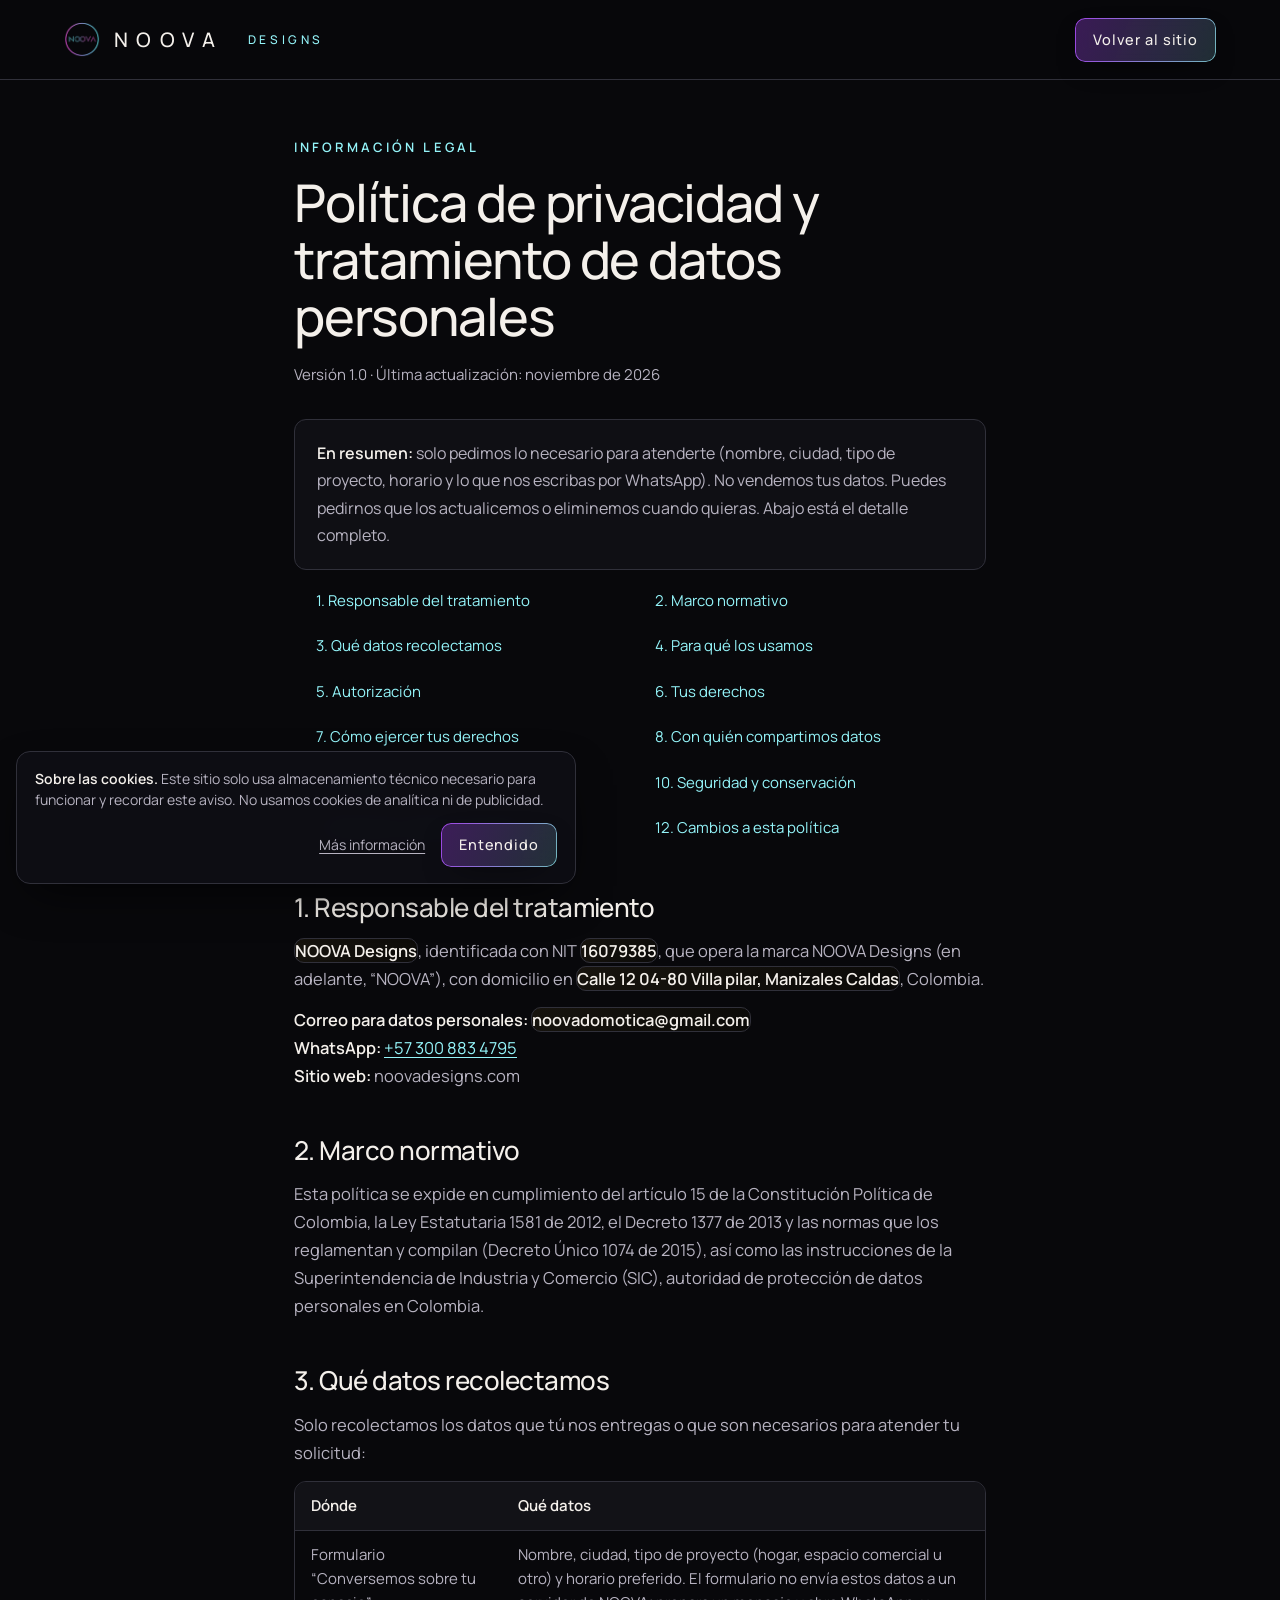
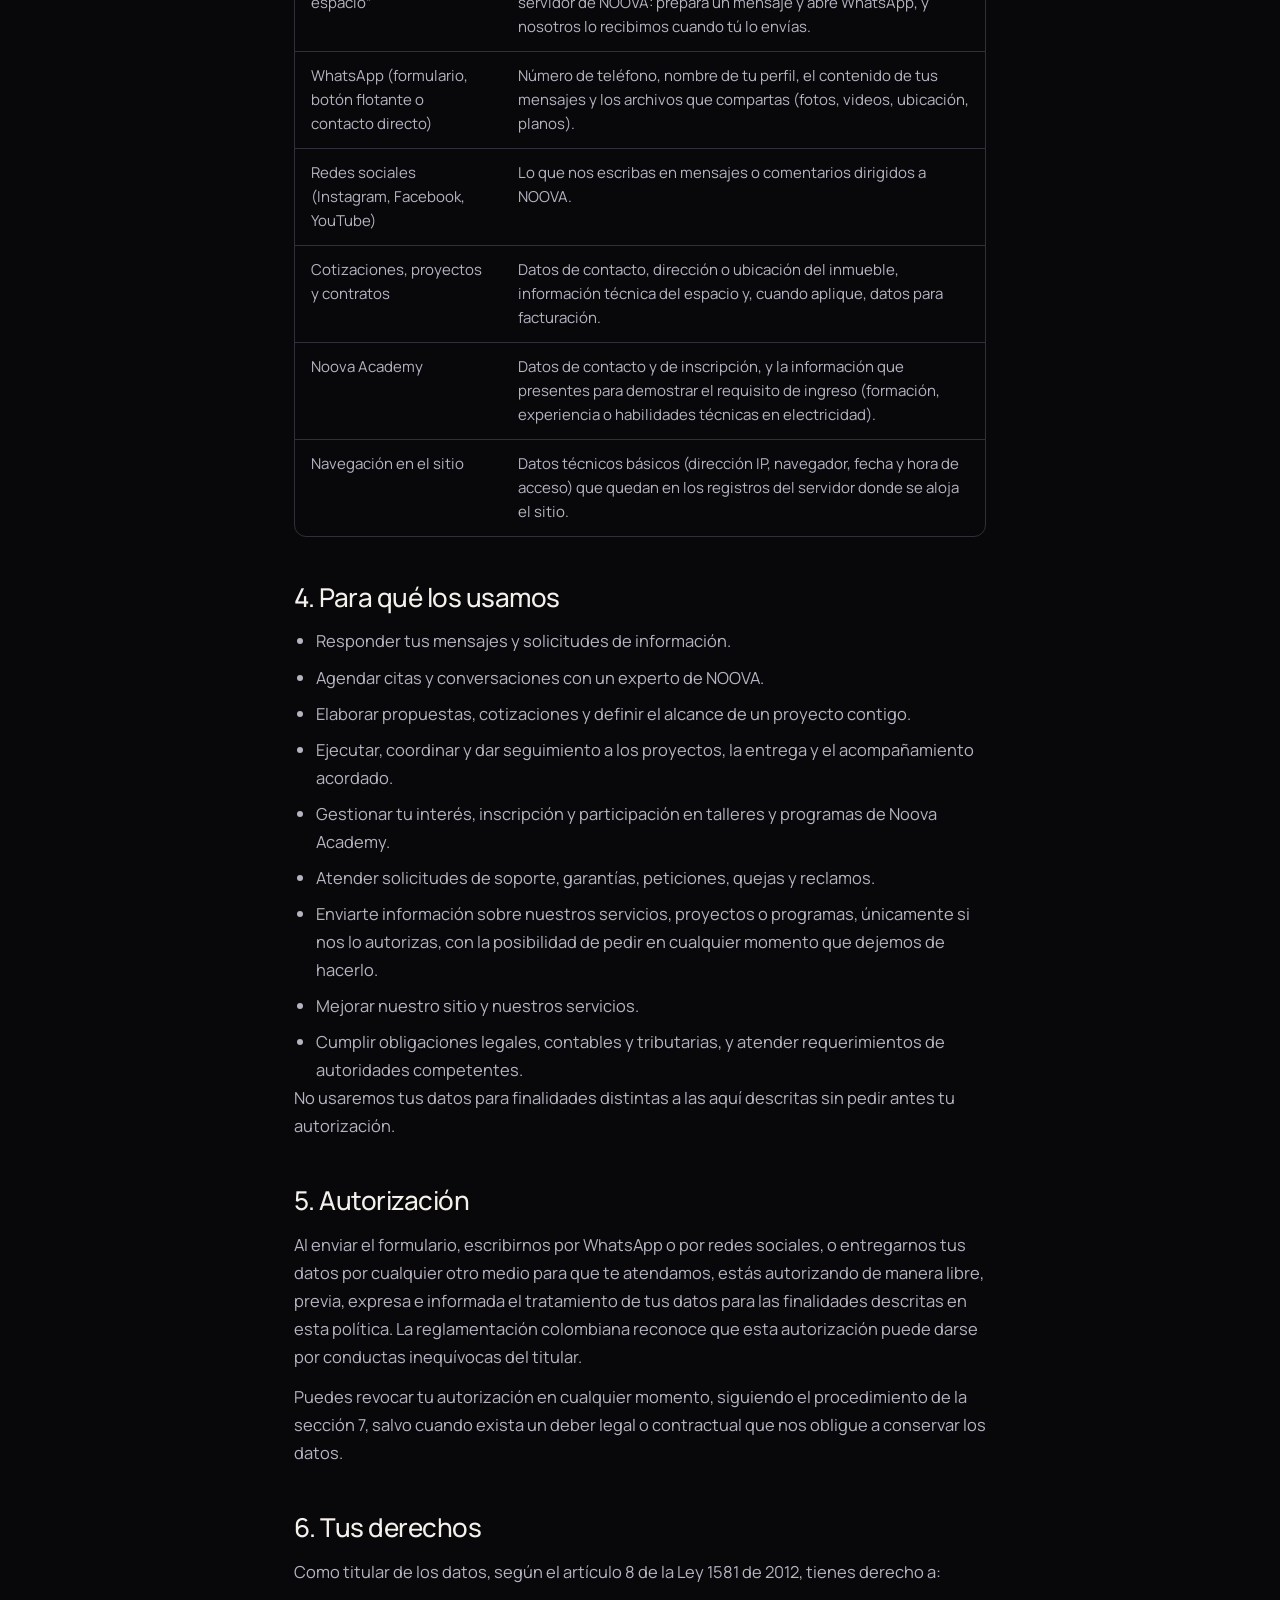
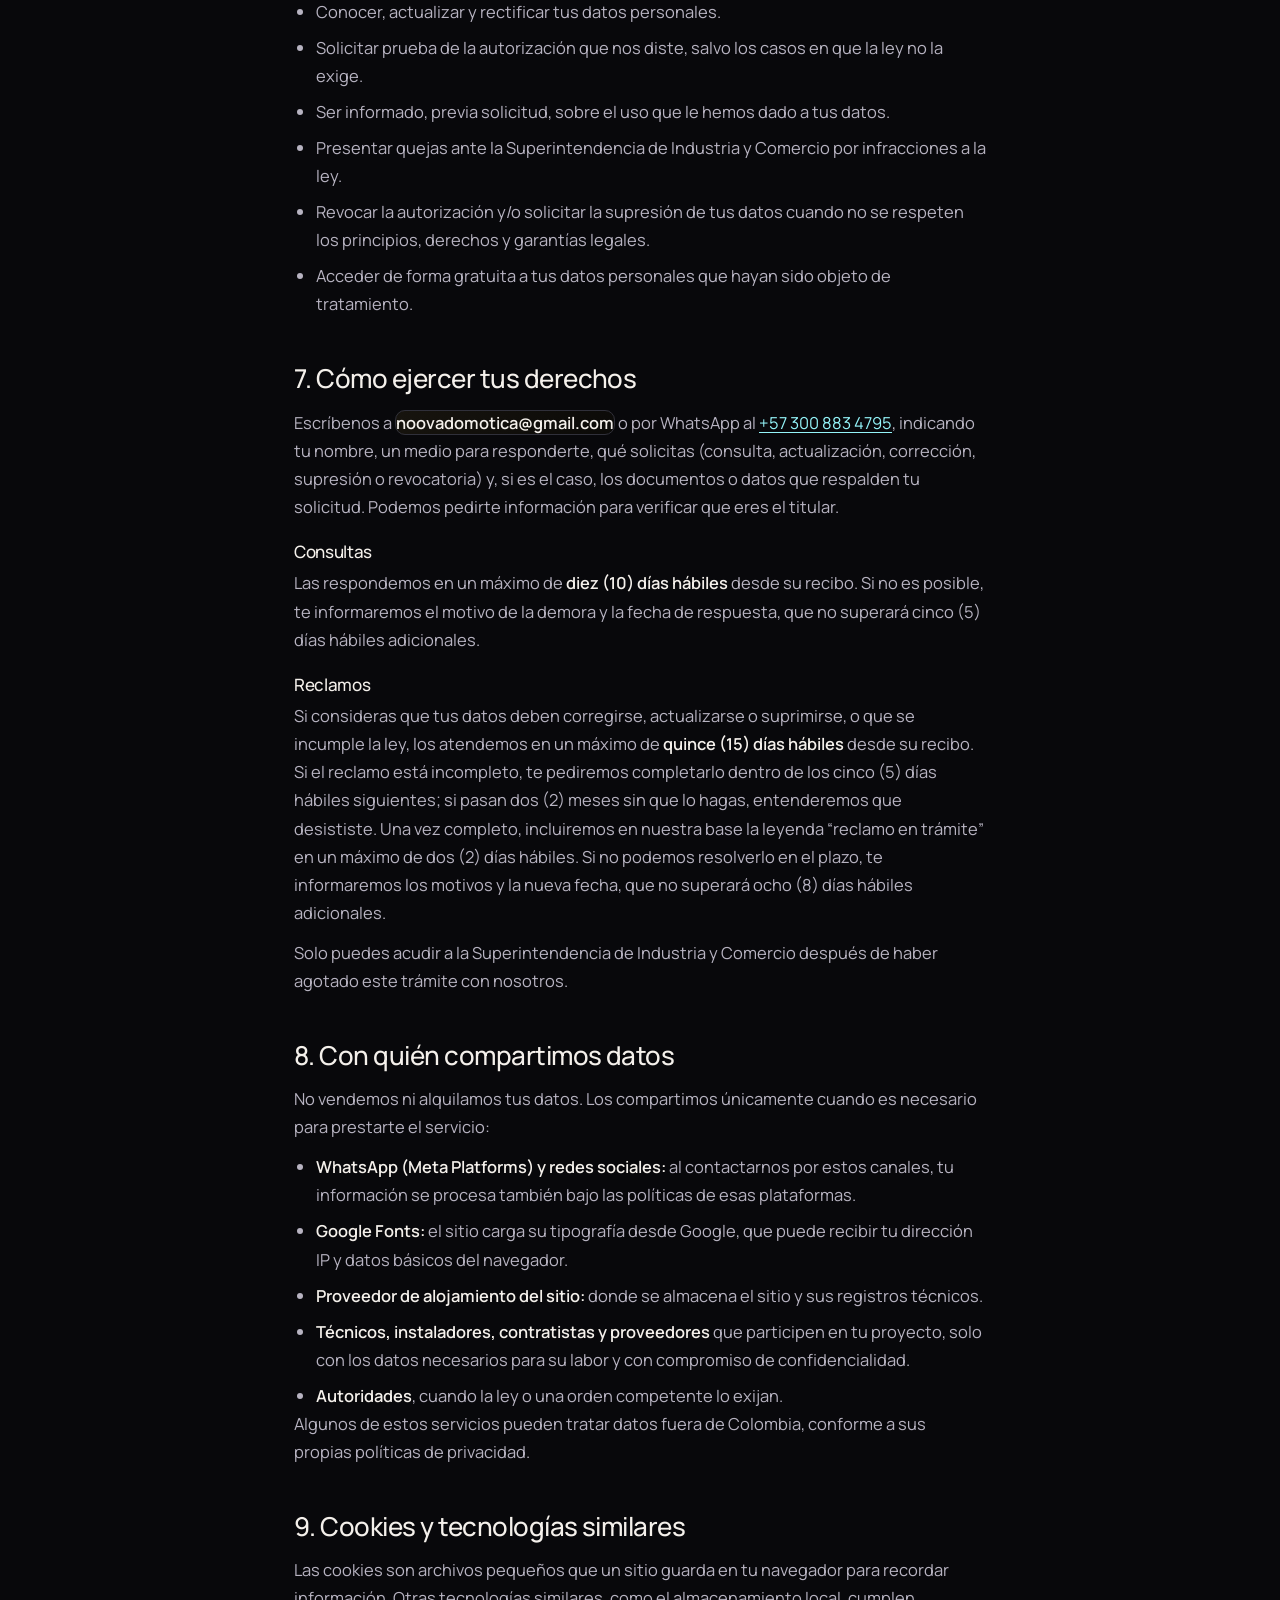
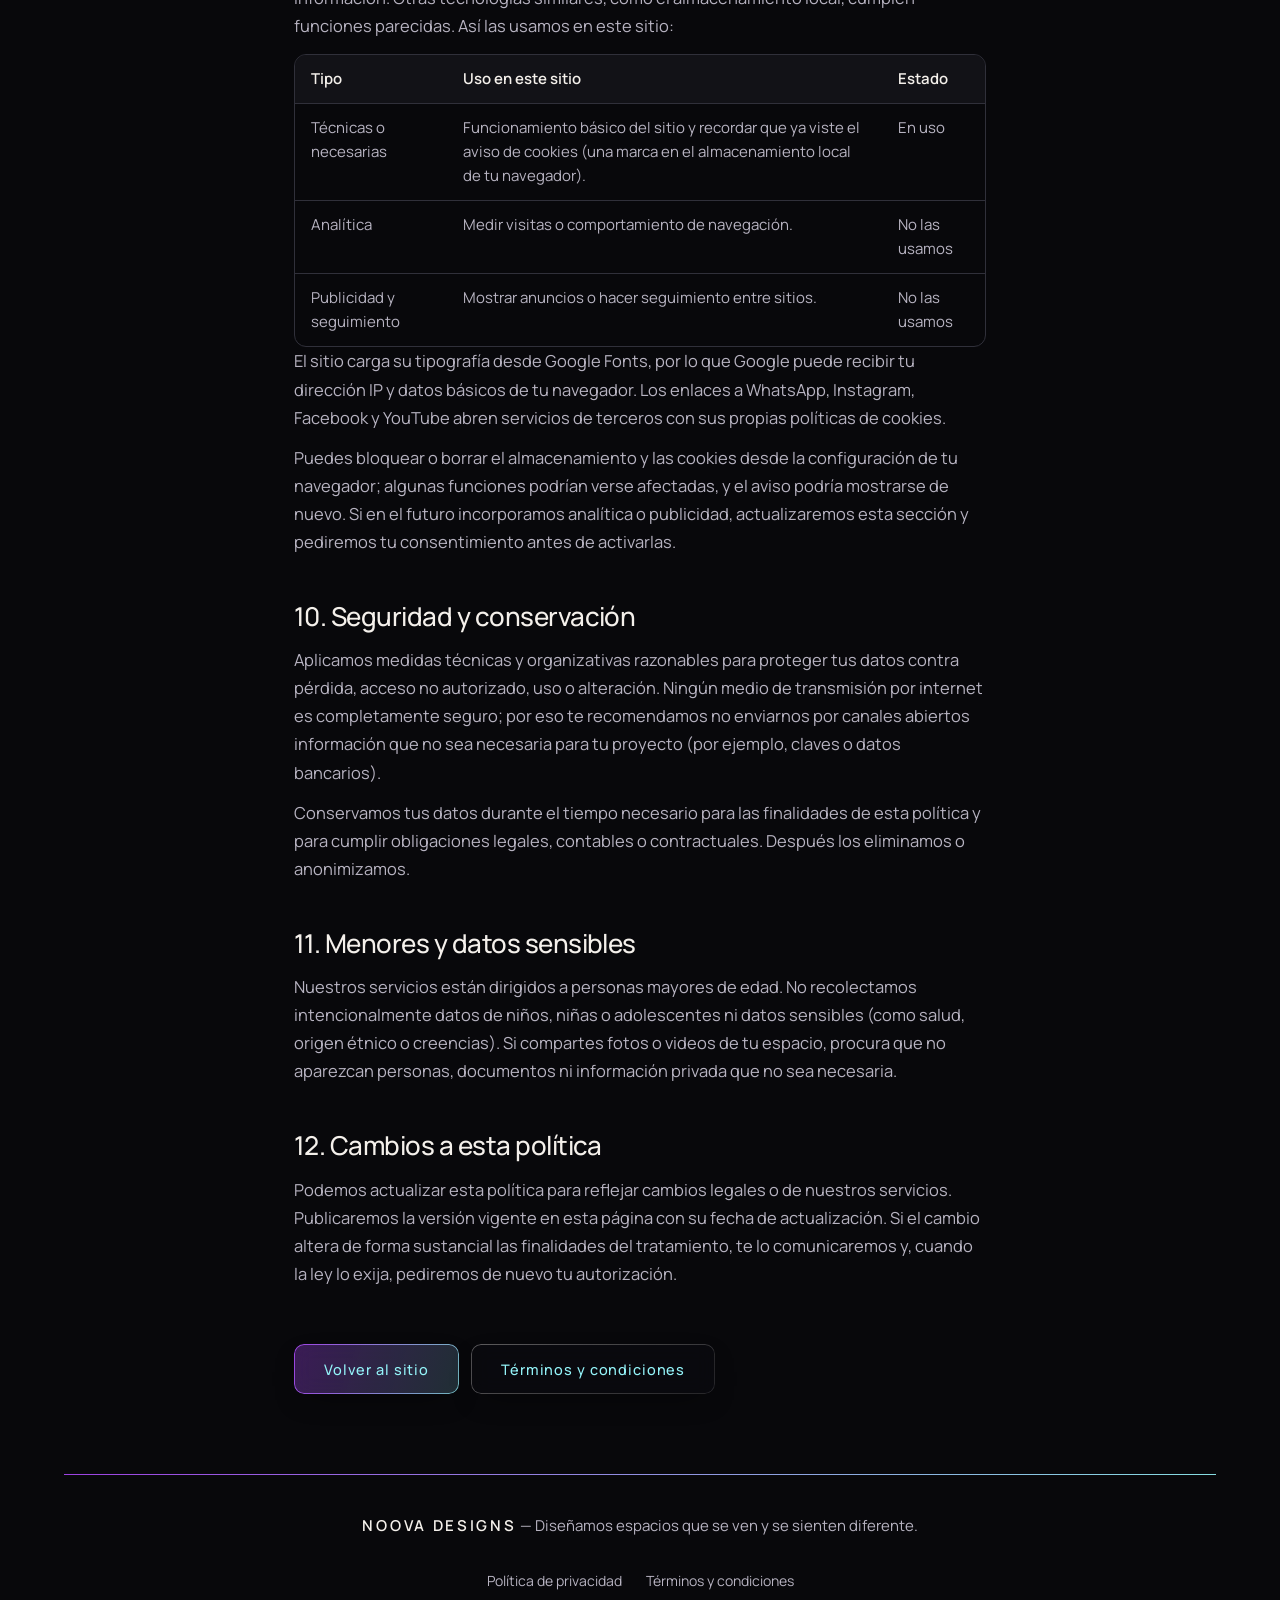
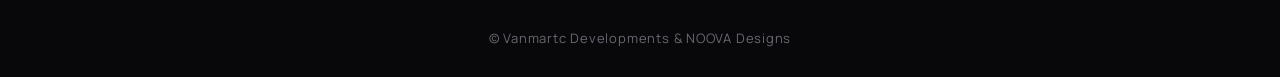
==== privacidad.html @ acfadc00 "Terminos y condiciones, Politicas de provacidad..." ====
<!DOCTYPE html>
<html lang="es">

<head>
    <meta charset="utf-8">
    <meta name="viewport" content="width=device-width, initial-scale=1, viewport-fit=cover">
    <title>Política de privacidad | NOOVA Designs</title>
    <meta name="description" content="Cómo NOOVA Designs recolecta, usa y protege tus datos personales, y cómo puedes ejercer tus derechos como titular.">
    <meta name="theme-color" content="#08080B">
    <link rel="canonical" href="https://noovadesigns.com/privacidad.html">
    <link rel="icon" href="favicon.ico" sizes="any">
    <link rel="icon" type="image/png" sizes="96x96" href="favicon-96x96.png">
    <link rel="icon" type="image/png" sizes="32x32" href="favicon-32x32.png">
    <link rel="icon" type="image/png" sizes="16x16" href="favicon-16x16.png">
    <link rel="apple-touch-icon" sizes="180x180" href="apple-touch-icon.png">
    <link rel="manifest" href="site.webmanifest">
    <meta property="og:title" content="Política de privacidad | NOOVA Designs">
    <meta property="og:description" content="Cómo NOOVA Designs recolecta, usa y protege tus datos personales, y cómo puedes ejercer tus derechos como titular.">
    <meta property="og:url" content="https://noovadesigns.com/privacidad.html">
    <meta property="og:type" content="website">
    <link rel="preconnect" href="https://fonts.googleapis.com">
    <link rel="preconnect" href="https://fonts.gstatic.com" crossorigin>
    <link href="https://fonts.googleapis.com/css2?family=Manrope:wght@400;500;600&display=swap" rel="stylesheet">
    <link rel="stylesheet" href="css/styles.css">
    <link rel="stylesheet" href="css/legal.css">
</head>

<body class="legal-page">
    <a class="skip" href="#contenido">Saltar al contenido</a>

    <header class="site-header solid">
        <div class="wrap bar">
            <a class="brand" href="index.html" aria-label="NOOVA, ir al inicio">
                <img class="brand-logo" src="assets/img/noova-logo.png" alt="" width="36" height="36"> NOOVA
                <span>DESIGNS</span>
            </a>
            <a class="btn btn-sm" href="index.html">Volver al sitio</a>
        </div>
    </header>

    <main id="contenido">
        <article class="legal">
            <p class="eyebrow">Información legal</p>
            <h1>Política de privacidad y tratamiento de datos personales</h1>
            <p class="meta">Versión 1.0 · Última actualización: noviembre de 2026</p>

            <p class="resumen"><strong>En resumen:</strong> solo pedimos lo necesario para atenderte (nombre, ciudad, tipo de proyecto, horario y lo que nos escribas por WhatsApp). No vendemos tus datos. Puedes pedirnos que los actualicemos o eliminemos cuando quieras.
                Abajo está el detalle completo.</p>

            <nav aria-label="Contenido de esta página">
                <ol class="toc">
                    <li><a href="#responsable">1. Responsable del tratamiento</a></li>
                    <li><a href="#marco">2. Marco normativo</a></li>
                    <li><a href="#datos">3. Qué datos recolectamos</a></li>
                    <li><a href="#finalidades">4. Para qué los usamos</a></li>
                    <li><a href="#autorizacion">5. Autorización</a></li>
                    <li><a href="#derechos">6. Tus derechos</a></li>
                    <li><a href="#ejercer">7. Cómo ejercer tus derechos</a></li>
                    <li><a href="#terceros">8. Con quién compartimos datos</a></li>
                    <li><a href="#cookies">9. Cookies</a></li>
                    <li><a href="#seguridad">10. Seguridad y conservación</a></li>
                    <li><a href="#menores">11. Menores y datos sensibles</a></li>
                    <li><a href="#cambios">12. Cambios a esta política</a></li>
                </ol>
            </nav>

            <section id="responsable">
                <h2>1. Responsable del tratamiento</h2>
                <p><strong class="ph">NOOVA Designs</strong>, identificada con NIT <strong class="ph">16079385</strong>, que opera la marca NOOVA Designs (en adelante, “NOOVA”), con domicilio en <strong class="ph">Calle 12  04-80 Villa pilar, Manizales Caldas</strong>,
                    Colombia.
                </p>
                <p><strong>Correo para datos personales:</strong> <strong class="ph">noovadomotica@gmail.com</strong><br>
                    <strong>WhatsApp:</strong> <a href="https://wa.me/573008834795" rel="noopener">+57 300 883 4795</a><br>
                    <strong>Sitio web:</strong> noovadesigns.com</p>
            </section>

            <section id="marco">
                <h2>2. Marco normativo</h2>
                <p>Esta política se expide en cumplimiento del artículo 15 de la Constitución Política de Colombia, la Ley Estatutaria 1581 de 2012, el Decreto 1377 de 2013 y las normas que los reglamentan y compilan (Decreto Único 1074 de 2015), así como
                    las instrucciones de la Superintendencia de Industria y Comercio (SIC), autoridad de protección de datos personales en Colombia.</p>
            </section>

            <section id="datos">
                <h2>3. Qué datos recolectamos</h2>
                <p>Solo recolectamos los datos que tú nos entregas o que son necesarios para atender tu solicitud:</p>
                <div class="tbl">
                    <table>
                        <thead>
                            <tr>
                                <th>Dónde</th>
                                <th>Qué datos</th>
                            </tr>
                        </thead>
                        <tbody>
                            <tr>
                                <td>Formulario “Conversemos sobre tu espacio”</td>
                                <td>Nombre, ciudad, tipo de proyecto (hogar, espacio comercial u otro) y horario preferido. El formulario no envía estos datos a un servidor de NOOVA: prepara un mensaje y abre WhatsApp, y nosotros lo recibimos cuando tú lo
                                    envías.
                                </td>
                            </tr>
                            <tr>
                                <td>WhatsApp (formulario, botón flotante o contacto directo)</td>
                                <td>Número de teléfono, nombre de tu perfil, el contenido de tus mensajes y los archivos que compartas (fotos, videos, ubicación, planos).</td>
                            </tr>
                            <tr>
                                <td>Redes sociales (Instagram, Facebook, YouTube)</td>
                                <td>Lo que nos escribas en mensajes o comentarios dirigidos a NOOVA.</td>
                            </tr>
                            <tr>
                                <td>Cotizaciones, proyectos y contratos</td>
                                <td>Datos de contacto, dirección o ubicación del inmueble, información técnica del espacio y, cuando aplique, datos para facturación.</td>
                            </tr>
                            <tr>
                                <td>Noova Academy</td>
                                <td>Datos de contacto y de inscripción, y la información que presentes para demostrar el requisito de ingreso (formación, experiencia o habilidades técnicas en electricidad).</td>
                            </tr>
                            <tr>
                                <td>Navegación en el sitio</td>
                                <td>Datos técnicos básicos (dirección IP, navegador, fecha y hora de acceso) que quedan en los registros del servidor donde se aloja el sitio.</td>
                            </tr>
                        </tbody>
                    </table>
                </div>
            </section>

            <section id="finalidades">
                <h2>4. Para qué los usamos</h2>
                <ul>
                    <li>Responder tus mensajes y solicitudes de información.</li>
                    <li>Agendar citas y conversaciones con un experto de NOOVA.</li>
                    <li>Elaborar propuestas, cotizaciones y definir el alcance de un proyecto contigo.</li>
                    <li>Ejecutar, coordinar y dar seguimiento a los proyectos, la entrega y el acompañamiento acordado.</li>
                    <li>Gestionar tu interés, inscripción y participación en talleres y programas de Noova Academy.</li>
                    <li>Atender solicitudes de soporte, garantías, peticiones, quejas y reclamos.</li>
                    <li>Enviarte información sobre nuestros servicios, proyectos o programas, únicamente si nos lo autorizas, con la posibilidad de pedir en cualquier momento que dejemos de hacerlo.</li>
                    <li>Mejorar nuestro sitio y nuestros servicios.</li>
                    <li>Cumplir obligaciones legales, contables y tributarias, y atender requerimientos de autoridades competentes.</li>
                </ul>
                <p>No usaremos tus datos para finalidades distintas a las aquí descritas sin pedir antes tu autorización.</p>
            </section>

            <section id="autorizacion">
                <h2>5. Autorización</h2>
                <p>Al enviar el formulario, escribirnos por WhatsApp o por redes sociales, o entregarnos tus datos por cualquier otro medio para que te atendamos, estás autorizando de manera libre, previa, expresa e informada el tratamiento de tus datos
                    para las finalidades descritas en esta política. La reglamentación colombiana reconoce que esta autorización puede darse por conductas inequívocas del titular.</p>
                <p>Puedes revocar tu autorización en cualquier momento, siguiendo el procedimiento de la sección 7, salvo cuando exista un deber legal o contractual que nos obligue a conservar los datos.</p>
            </section>

            <section id="derechos">
                <h2>6. Tus derechos</h2>
                <p>Como titular de los datos, según el artículo 8 de la Ley 1581 de 2012, tienes derecho a:</p>
                <ul>
                    <li>Conocer, actualizar y rectificar tus datos personales.</li>
                    <li>Solicitar prueba de la autorización que nos diste, salvo los casos en que la ley no la exige.</li>
                    <li>Ser informado, previa solicitud, sobre el uso que le hemos dado a tus datos.</li>
                    <li>Presentar quejas ante la Superintendencia de Industria y Comercio por infracciones a la ley.</li>
                    <li>Revocar la autorización y/o solicitar la supresión de tus datos cuando no se respeten los principios, derechos y garantías legales.</li>
                    <li>Acceder de forma gratuita a tus datos personales que hayan sido objeto de tratamiento.</li>
                </ul>
            </section>

            <section id="ejercer">
                <h2>7. Cómo ejercer tus derechos</h2>
                <p>Escríbenos a <strong class="ph">noovadomotica@gmail.com</strong> o por WhatsApp al <a href="https://wa.me/573008834795" rel="noopener">+57 300 883 4795</a>, indicando tu nombre, un medio para responderte, qué solicitas (consulta, actualización,
                    corrección, supresión o revocatoria) y, si es el caso, los documentos o datos que respalden tu solicitud. Podemos pedirte información para verificar que eres el titular.</p>
                <h3>Consultas</h3>
                <p>Las respondemos en un máximo de <strong>diez (10) días hábiles</strong> desde su recibo. Si no es posible, te informaremos el motivo de la demora y la fecha de respuesta, que no superará cinco (5) días hábiles adicionales.</p>
                <h3>Reclamos</h3>
                <p>Si consideras que tus datos deben corregirse, actualizarse o suprimirse, o que se incumple la ley, los atendemos en un máximo de <strong>quince (15) días hábiles</strong> desde su recibo. Si el reclamo está incompleto, te pediremos completarlo
                    dentro de los cinco (5) días hábiles siguientes; si pasan dos (2) meses sin que lo hagas, entenderemos que desististe. Una vez completo, incluiremos en nuestra base la leyenda “reclamo en trámite” en un máximo de dos (2) días hábiles.
                    Si no podemos resolverlo en el plazo, te informaremos los motivos y la nueva fecha, que no superará ocho (8) días hábiles adicionales.</p>
                <p>Solo puedes acudir a la Superintendencia de Industria y Comercio después de haber agotado este trámite con nosotros.</p>
            </section>

            <section id="terceros">
                <h2>8. Con quién compartimos datos</h2>
                <p>No vendemos ni alquilamos tus datos. Los compartimos únicamente cuando es necesario para prestarte el servicio:</p>
                <ul>
                    <li><strong>WhatsApp (Meta Platforms) y redes sociales:</strong> al contactarnos por estos canales, tu información se procesa también bajo las políticas de esas plataformas.</li>
                    <li><strong>Google Fonts:</strong> el sitio carga su tipografía desde Google, que puede recibir tu dirección IP y datos básicos del navegador.</li>
                    <li><strong>Proveedor de alojamiento del sitio:</strong> donde se almacena el sitio y sus registros técnicos.</li>
                    <li><strong>Técnicos, instaladores, contratistas y proveedores</strong> que participen en tu proyecto, solo con los datos necesarios para su labor y con compromiso de confidencialidad.</li>
                    <li><strong>Autoridades</strong>, cuando la ley o una orden competente lo exijan.</li>
                </ul>
                <p>Algunos de estos servicios pueden tratar datos fuera de Colombia, conforme a sus propias políticas de privacidad.</p>
            </section>

            <section id="cookies">
                <h2>9. Cookies y tecnologías similares</h2>
                <p>Las cookies son archivos pequeños que un sitio guarda en tu navegador para recordar información. Otras tecnologías similares, como el almacenamiento local, cumplen funciones parecidas. Así las usamos en este sitio:</p>
                <div class="tbl">
                    <table>
                        <thead>
                            <tr>
                                <th>Tipo</th>
                                <th>Uso en este sitio</th>
                                <th>Estado</th>
                            </tr>
                        </thead>
                        <tbody>
                            <tr>
                                <td>Técnicas o necesarias</td>
                                <td>Funcionamiento básico del sitio y recordar que ya viste el aviso de cookies (una marca en el almacenamiento local de tu navegador).</td>
                                <td>En uso</td>
                            </tr>
                            <tr>
                                <td>Analítica</td>
                                <td>Medir visitas o comportamiento de navegación.</td>
                                <td>No las usamos</td>
                            </tr>
                            <tr>
                                <td>Publicidad y seguimiento</td>
                                <td>Mostrar anuncios o hacer seguimiento entre sitios.</td>
                                <td>No las usamos</td>
                            </tr>
                        </tbody>
                    </table>
                </div>
                <p>El sitio carga su tipografía desde Google Fonts, por lo que Google puede recibir tu dirección IP y datos básicos de tu navegador. Los enlaces a WhatsApp, Instagram, Facebook y YouTube abren servicios de terceros con sus propias políticas
                    de cookies.</p>
                <p>Puedes bloquear o borrar el almacenamiento y las cookies desde la configuración de tu navegador; algunas funciones podrían verse afectadas, y el aviso podría mostrarse de nuevo. Si en el futuro incorporamos analítica o publicidad, actualizaremos
                    esta sección y pediremos tu consentimiento antes de activarlas.</p>
            </section>

            <section id="seguridad">
                <h2>10. Seguridad y conservación</h2>
                <p>Aplicamos medidas técnicas y organizativas razonables para proteger tus datos contra pérdida, acceso no autorizado, uso o alteración. Ningún medio de transmisión por internet es completamente seguro; por eso te recomendamos no enviarnos
                    por canales abiertos información que no sea necesaria para tu proyecto (por ejemplo, claves o datos bancarios).</p>
                <p>Conservamos tus datos durante el tiempo necesario para las finalidades de esta política y para cumplir obligaciones legales, contables o contractuales. Después los eliminamos o anonimizamos.</p>
            </section>

            <section id="menores">
                <h2>11. Menores y datos sensibles</h2>
                <p>Nuestros servicios están dirigidos a personas mayores de edad. No recolectamos intencionalmente datos de niños, niñas o adolescentes ni datos sensibles (como salud, origen étnico o creencias). Si compartes fotos o videos de tu espacio,
                    procura que no aparezcan personas, documentos ni información privada que no sea necesaria.</p>
            </section>

            <section id="cambios">
                <h2>12. Cambios a esta política</h2>
                <p>Podemos actualizar esta política para reflejar cambios legales o de nuestros servicios. Publicaremos la versión vigente en esta página con su fecha de actualización. Si el cambio altera de forma sustancial las finalidades del tratamiento,
                    te lo comunicaremos y, cuando la ley lo exija, pediremos de nuevo tu autorización.</p>
            </section>

            <div class="back">
                <a class="btn" href="index.html">Volver al sitio</a>
                <a class="btn btn-ghost" href="terminos.html">Términos y condiciones</a>
            </div>
        </article>
    </main>

    <footer class="foot">
        <div class="wrap">
            <div class="line" aria-hidden="true"></div>
            <p class="tag"><strong>NOOVA DESIGNS</strong> — Diseñamos espacios que se ven y se sienten diferente.</p>
            <nav class="legal-links" aria-label="Información legal">
                <a href="privacidad.html" aria-current="page">Política de privacidad</a>
                <a href="terminos.html">Términos y condiciones</a>
            </nav>
            <p class="credit">© Vanmartc Developments &amp; NOOVA Designs</p>
        </div>
    </footer>
    <script src="js/cookies.js" defer></script>
</body>

</html>
---- css/styles.css ----
/* ===== TOKENS (marca NOOVA según Directrices Web: negro, violeta, fucsia, dorado) ===== */

@property --lit {
    syntax: '<number>';
    inherits: true;
    initial-value: 1
}

:root {
    --bg: #08080B;
    --surface: #14141B;
    --text: #F4F0EB;
    --text-2: #B7B3C1;
    --dim: #6B6670;
    --border: #30303A;
    --violet: #AD48FA;
    --fucsia: #94F4F9;
    --gold: #AD48FA;
    --gold-lt: #94F4F9;
    --gold-dk: #7BC5F4;
    --grad: linear-gradient(110deg, #AD48FA, #94F4F9);
    --violet-rgb: 173, 72, 250;
    --cyan-rgb: 148, 244, 249;
    --noise: url("data:image/svg+xml,%3Csvg xmlns='http://www.w3.org/2000/svg' width='160' height='160'%3E%3Cfilter id='n'%3E%3CfeTurbulence type='fractalNoise' baseFrequency='.9' numOctaves='2' stitchTiles='stitch'/%3E%3C/filter%3E%3Crect width='100%25' height='100%25' filter='url(%23n)'/%3E%3C/svg%3E");
    --lit: 1;
    --penumbra: .78;
    --lit-duration: 1.2s;
    --x: 60%;
    --y: 60%;
    --hx: 30%;
    --hy: 50%;
    --s: 1;
    --pad: 64px;
    --hh: 80px;
    transition: --lit var(--lit-duration) ease;
}

:root.off {
    --lit: 0
}

* {
    box-sizing: border-box;
    margin: 0
}

html {
    scroll-behavior: smooth;
    scroll-padding-top: var(--hh)
}

body {
    background: var(--bg);
    color: var(--text);
    font: 400 17px/1.6 "Manrope", system-ui, -apple-system, "Segoe UI", sans-serif;
    overflow-x: hidden;
    -webkit-font-smoothing: antialiased
}

img,
video {
    max-width: 100%;
    display: block
}

.wrap {
    max-width: 1280px;
    margin: 0 auto;
    padding: 0 var(--pad)
}

.narrow {
    max-width: 860px
}

.center {
    text-align: center
}

.skip {
    position: absolute;
    left: -999px;
    top: 8px;
    background: var(--gold);
    color: #000;
    padding: 10px 14px;
    border-radius: 6px;
    z-index: 100
}

.skip:focus {
    left: 8px
}

:focus-visible {
    outline: 2px solid var(--gold-lt);
    outline-offset: 3px
}

.btn {
    position: relative;
    isolation: isolate;
    display: inline-flex;
    align-items: center;
    justify-content: center;
    min-height: 50px;
    padding: 0 30px;
    border: 0;
    border-radius: 10px;
    font: 500 14.5px "Manrope", system-ui, sans-serif;
    letter-spacing: .06em;
    text-decoration: none;
    color: var(--text);
    background: linear-gradient(110deg, rgba(173, 72, 250, .30), rgba(148, 244, 249, .16)), rgba(12, 10, 18, .62);
    -webkit-backdrop-filter: blur(10px);
    backdrop-filter: blur(10px);
    box-shadow: 0 10px 30px -14px rgba(0, 0, 0, .7), inset 0 1px 0 rgba(255, 255, 255, .07);
    cursor: pointer;
    transition: transform .3s ease, box-shadow .4s ease, background .4s ease
}


/* borde fino con degradado de la marca */

.btn::before {
    content: "";
    position: absolute;
    inset: 0;
    z-index: -1;
    padding: 1px;
    border-radius: inherit;
    background: linear-gradient(110deg, rgba(173, 72, 250, .85), rgba(148, 244, 249, .70));
    -webkit-mask: linear-gradient(#000 0 0) content-box, linear-gradient(#000 0 0);
    -webkit-mask-composite: xor;
    mask: linear-gradient(#000 0 0) content-box, linear-gradient(#000 0 0);
    mask-composite: exclude;
    pointer-events: none
}

.btn:hover {
    transform: translateY(-1px);
    background: linear-gradient(110deg, rgba(173, 72, 250, .46), rgba(148, 244, 249, .28)), rgba(12, 10, 18, .55);
    box-shadow: 0 14px 36px -12px rgba(173, 72, 250, .55), inset 0 1px 0 rgba(255, 255, 255, .10)
}

.btn:active {
    transform: translateY(0) scale(.99)
}

.btn-ghost {
    background: rgba(14, 12, 20, .42)
}

.btn-ghost::before {
    background: linear-gradient(110deg, rgba(244, 240, 235, .30), rgba(244, 240, 235, .12))
}

.btn-ghost:hover {
    background: rgba(20, 18, 30, .62);
    box-shadow: 0 12px 30px -14px rgba(148, 244, 249, .35), inset 0 1px 0 rgba(255, 255, 255, .08)
}

.btn-ghost:hover::before {
    background: linear-gradient(110deg, rgba(173, 72, 250, .80), rgba(148, 244, 249, .65))
}

.btn-sm {
    min-height: 44px;
    padding: 0 18px
}


/* ===== HEADER FIJO ===== */

.site-header {
    position: fixed;
    inset: 0 0 auto 0;
    z-index: 50;
    height: var(--hh);
    transition: background .35s, border-color .35s;
    border-bottom: 1px solid transparent
}

.site-header.solid {
    background: rgba(8, 8, 11, .93);
    border-bottom-color: var(--border);
    -webkit-backdrop-filter: blur(10px);
    backdrop-filter: blur(10px)
}

.bar {
    height: 100%;
    display: flex;
    align-items: center;
    justify-content: space-between;
    gap: 24px
}

.brand {
    display: inline-flex;
    align-items: center;
    gap: 14px;
    color: var(--text);
    text-decoration: none;
    font-weight: 500;
    font-size: 20px;
    letter-spacing: .42em
}

.brand-logo {
    width: 36px;
    height: 36px;
    object-fit: contain;
    flex: none
}

.brand span {
    color: var(--gold-lt);
    letter-spacing: .3em;
    font-size: 12px;
    margin-left: .9em
}

.nav {
    display: flex;
    align-items: center;
    gap: 28px
}

.nav a:not(.btn) {
    color: var(--text-2);
    text-decoration: none;
    font-size: 15px;
    padding: 12px 0;
    transition: color .2s
}

.nav a:not(.btn):hover {
    color: var(--gold-lt)
}

.menu-btn {
    display: none;
    min-height: 44px;
    padding: 0 18px;
    border: 1px solid var(--border);
    border-radius: 8px;
    background: rgba(20, 20, 27, .7);
    color: var(--text);
    font: 500 14px "Manrope", system-ui, sans-serif;
    cursor: pointer
}


/* ===== HERO ===== */

.hero {
    position: relative;
    min-height: max(720px, 100svh);
    display: flex;
    align-items: flex-end;
    overflow: hidden;
    isolation: isolate;
    background: #000
}

.bgvideo {
    position: absolute;
    inset: 0;
    width: 100%;
    height: 100%;
    object-fit: cover;
    z-index: -3;
    opacity: 0;
    transition: opacity 1.2s
}

.bgvideo.on {
    opacity: 1
}

.shade {
    position: absolute;
    inset: 0;
    z-index: -2;
    pointer-events: none;
    background: linear-gradient(to top, rgba(8, 8, 11, .96) 0%, rgba(8, 8, 11, .90) 10%, rgba(8, 8, 11, .80) 22%, rgba(8, 8, 11, .68) 36%, rgba(8, 8, 11, .57) 52%, rgba(8, 8, 11, .48) 70%, rgba(8, 8, 11, .43) 86%, rgba(8, 8, 11, .42) 100%)
}

.shade::before {
    content: "";
    position: absolute;
    inset: 0;
    background: var(--noise);
    opacity: .05;
    pointer-events: none
}

.shade::after {
    content: "";
    position: absolute;
    inset: 0;
    background: #08080B;
    opacity: calc(var(--penumbra) * (1 - var(--lit)));
    transition: opacity var(--lit-duration) ease
}

.glow {
    position: absolute;
    inset: 0;
    z-index: -1;
    pointer-events: none;
    opacity: var(--lit);
    background: radial-gradient(520px circle at var(--x) var(--y), rgba(212, 175, 55, .12) 0%, rgba(212, 175, 55, .095) 20%, rgba(212, 175, 55, .06) 42%, rgba(212, 175, 55, .028) 62%, rgba(212, 175, 55, .008) 82%, rgba(212, 175, 55, 0) 100%), radial-gradient(900px circle at var(--x) var(--y), rgba(166, 124, 46, .07) 0%, rgba(166, 124, 46, .055) 22%, rgba(166, 124, 46, .035) 44%, rgba(166, 124, 46, .016) 66%, rgba(166, 124, 46, .004) 86%, rgba(166, 124, 46, 0) 100%)
}

.lamp {
    position: absolute;
    top: var(--hh);
    left: 50%;
    width: 0;
    height: 0;
    z-index: 0;
    pointer-events: none
}

.fx {
    position: absolute;
    left: 0;
    top: 0
}

.swing {
    position: absolute;
    top: 0;
    left: 0;
    transform-origin: 0 0;
    will-change: transform
}

.scale {
    position: absolute;
    left: 0;
    top: 0;
    transform: scale(var(--s));
    transform-origin: 0 0
}

.fxsvg {
    position: absolute;
    left: -60px;
    top: 0;
    width: 120px;
    height: 90px;
    overflow: visible
}

.lamp-btn {
    position: absolute;
    left: -32px;
    top: 6px;
    width: 64px;
    height: 60px;
    background: transparent;
    border: 0;
    border-radius: 8px;
    cursor: pointer;
    pointer-events: auto
}

.rail {
    position: absolute;
    top: 0;
    height: 6px;
    background: var(--surface);
    border-bottom: 1px solid var(--border);
    border-radius: 0 0 3px 3px
}

.hero-copy {
    position: relative;
    z-index: 1;
    padding-bottom: 72px;
    padding-top: calc(var(--hh) + 260px)
}

.eyebrow {
    color: var(--gold-lt);
    font-size: 13px;
    letter-spacing: .18em;
    margin-bottom: 18px
}

h1,
h2,
h3 {
    font-weight: 500;
    letter-spacing: -.02em;
    line-height: 1.1
}

h1 {
    font-size: clamp(38px, 6.4vw, 80px);
    max-width: 14ch;
    color: var(--text)
}

@supports (background-clip:text) or (-webkit-background-clip:text) {
    h1 {
        background: radial-gradient(circle calc(460px * var(--lit) + 1px) at var(--hx) var(--hy), #FFF6E0 0%, #D9CFBD 40%, var(--dim) 100%);
        -webkit-background-clip: text;
        background-clip: text;
        color: transparent;
        -webkit-text-fill-color: transparent
    }
}

.lead {
    margin: 26px 0 0;
    max-width: 56ch;
    color: var(--text-2);
    font-size: clamp(16px, 1.6vw, 19px);
    line-height: 1.65
}

.actions {
    display: flex;
    flex-wrap: wrap;
    gap: 12px;
    margin-top: 34px
}


/* ===== SECCIONES ===== */

.sec {
    padding: 112px 0
}

h2 {
    font-size: clamp(28px, 3.6vw, 44px);
    max-width: 20ch
}

.center h2 {
    margin-inline: auto
}

.intro {
    margin: 20px 0 0;
    max-width: 60ch;
    color: var(--text-2)
}

.center .intro {
    margin-inline: auto
}

.grid {
    display: grid;
    gap: 24px;
    margin-top: 48px
}

.g2 {
    grid-template-columns: repeat(2, 1fr)
}

.g3 {
    grid-template-columns: repeat(3, 1fr)
}

.g4 {
    grid-template-columns: repeat(4, 1fr)
}

.card {
    background: var(--surface);
    border: 1px solid var(--border);
    border-radius: 10px;
    padding: 28px;
    transition: border-color .25s
}

.card:hover {
    border-color: var(--violet)
}

.card h3 {
    font-size: 20px;
    margin-bottom: 10px;
    color: var(--gold-lt)
}

.card p {
    color: var(--text-2);
    font-size: 16px
}

.steps {
    list-style: none;
    padding: 0
}

.steps b {
    display: block;
    color: var(--gold);
    font-weight: 500;
    letter-spacing: .1em;
    margin-bottom: 14px
}

p.center {
    margin-top: 48px
}

.ph {
    position: relative;
    overflow: hidden;
    border-radius: 10px;
    border: 1px solid var(--border);
    aspect-ratio: 16/10;
    background: linear-gradient(135deg, #17140E, #0B0A08)
}

.ph img {
    width: 100%;
    height: 100%;
    object-fit: cover;
    position: absolute;
    inset: 0
}

.proj {
    display: block;
    color: inherit;
    text-decoration: none
}

.proj .ph {
    transition: border-color .25s
}

.proj:hover .ph,
.proj:focus-visible .ph {
    border-color: var(--gold)
}

.pt {
    padding: 18px 4px
}

.pt h3 {
    font-size: 22px
}

.pt p {
    color: var(--text-2);
    font-size: 15px;
    margin-top: 6px
}


/* ===== BANDA CINEMATOGRÁFICA ===== */

.band {
    position: relative;
    display: flex;
    flex-direction: column;
    justify-content: flex-end;
    min-height: clamp(600px, 76vh, 820px);
    overflow: hidden;
    isolation: isolate;
    background: #000
}


/* --- Mensaje --- */

.band-copy {
    position: relative;
    z-index: 1;
    width: 100%;
    padding-block: 110px 36px
}

.band-copy::before {
    content: "";
    display: block;
    width: 96px;
    height: 3px;
    margin-bottom: 30px;
    border-radius: 2px;
    background: var(--grad)
}

.band-copy h2 {
    max-width: none;
    font-size: clamp(30px, 2.9vw, 46px);
    line-height: 1.12;
    font-weight: 300;
    letter-spacing: -.015em;
    color: var(--text);
    text-shadow: 0 2px 24px rgba(0, 0, 0, .45)
}

.band-copy h2 strong {
    font-size: clamp(40px, 3.2vw, 48px);
    display: block;
    font-weight: 700
}

.hr-brand {
    height: 1px;
    border: 0;
    margin: 56px 0;
    background: var(--grad);
    opacity: .9
}

.band-lead {
    margin-top: 26px;
    font-size: clamp(19px, 1.7vw, 26px);
    font-weight: 300;
    line-height: 1.3;
    color: var(--text);
    text-shadow: 0 2px 20px rgba(0, 0, 0, .5)
}

.band-sub {
    margin-top: 14px;
    max-width: 36ch;
    font-size: 15px;
    line-height: 1.55;
    color: var(--text-2);
    text-shadow: 0 1px 14px rgba(0, 0, 0, .55)
}


/* --- Botón de la banda (violeta profundo) --- */

.btn-band {
    margin-top: 30px;
    gap: 28px;
    min-height: 56px;
    padding: 0 26px;
    border-radius: 12px;
    font-size: 16px;
    font-weight: 500;
    letter-spacing: .01em;
    color: var(--text);
    background: linear-gradient(135deg, rgba(var(--violet-rgb), .62), rgba(var(--violet-rgb), .30) 60%, rgba(var(--cyan-rgb), .14)), var(--surface);
    box-shadow: 0 0 0 1px rgba(var(--violet-rgb), .18), 0 14px 44px -10px rgba(var(--violet-rgb), .6), inset 0 1px 0 rgba(255, 255, 255, .10)
}

.btn-band::before {
    background: var(--grad)
}

.btn-band svg {
    width: 18px;
    height: 18px;
    flex: none;
    transition: transform .3s ease
}

.btn-band:hover {
    background: linear-gradient(135deg, rgba(var(--violet-rgb), .78), rgba(var(--violet-rgb), .42) 60%, rgba(var(--cyan-rgb), .22)), var(--surface);
    box-shadow: 0 0 0 1px rgba(var(--violet-rgb), .30), 0 16px 50px -10px rgba(var(--violet-rgb), .75), inset 0 1px 0 rgba(255, 255, 255, .12)
}

.btn-band:hover svg {
    transform: translateX(4px)
}


/* --- Franja de características (pieza independiente, reutilizable) --- */

.band-feats {
    position: relative;
    z-index: 1;
    padding-block: 26px 44px
}

.svg-defs {
    position: absolute;
    width: 0;
    height: 0;
    overflow: hidden
}

.feat-strip {
    list-style: none;
    margin: 0;
    padding: 0;
    display: flex;
    justify-content: center;
    align-items: center
}

.feat {
    position: relative;
    display: flex;
    align-items: center;
    gap: 14px;
    padding: 0 clamp(18px, 3.2vw, 52px)
}

.feat+.feat::before {
    content: "";
    position: absolute;
    left: 0;
    top: 50%;
    width: 1px;
    height: 44px;
    transform: translateY(-50%);
    background: rgba(244, 240, 235, .22)
}

.feat-ico {
    width: 34px;
    height: 34px;
    flex: none
}

.feat-ico svg {
    width: 100%;
    height: 100%;
    fill: none;
    stroke: url(#noova-grad);
    stroke-width: 1.5;
    stroke-linecap: round;
    stroke-linejoin: round
}

.feat-t {
    display: flex;
    flex-direction: column;
    line-height: 1.25;
    text-transform: uppercase
}

.feat-t small {
    font-size: 12.5px;
    font-weight: 400;
    letter-spacing: .07em;
    color: var(--text-2)
}

.feat-t b {
    font-size: 14.5px;
    font-weight: 500;
    letter-spacing: .05em;
    color: var(--text)
}


/* --- Video nítido + penumbra leve (izquierda para el texto, abajo para la franja) --- */

.band .bgvideo {
    filter: none
}

.band .bgvideo.on {
    opacity: 1
}

.band::before {
    content: "";
    position: absolute;
    inset: 0;
    z-index: -2;
    pointer-events: none;
    background: linear-gradient(90deg, rgba(8, 8, 11, .70) 0%, rgba(8, 8, 11, .58) 18%, rgba(8, 8, 11, .42) 34%, rgba(8, 8, 11, .26) 52%, rgba(8, 8, 11, .14) 72%, rgba(8, 8, 11, .10) 100%), linear-gradient(to top, rgba(8, 8, 11, .72) 0%, rgba(8, 8, 11, .55) 14%, rgba(8, 8, 11, .32) 30%, rgba(8, 8, 11, .12) 48%, rgba(8, 8, 11, 0) 66%)
}

.band::after {
    content: "";
    position: absolute;
    inset: 0;
    z-index: -2;
    background: var(--noise);
    opacity: .04;
    pointer-events: none
}

@media (max-width: 767px) {
    .band-copy {
        padding-block: 96px 28px
    }
    .btn-band {
        width: 100%;
        justify-content: space-between
    }
    .band-feats {
        padding-block: 12px 36px
    }
    .feat-strip {
        display: grid;
        grid-template-columns: 1fr 1fr;
        gap: 22px 12px;
        justify-items: start
    }
    .feat {
        padding: 0
    }
    .feat+.feat::before {
        display: none
    }
}


/* ===== GALERÍAS DE LUJO (imágenes y videos) ===== */

.gal {
    position: relative;
    margin-top: 80px;
    overflow-x: clip
}

.gal-head {
    display: flex;
    flex-wrap: wrap;
    align-items: baseline;
    justify-content: space-between;
    gap: 8px 40px
}

.gal-head h3 {
    font-size: clamp(24px, 3vw, 34px)
}

.gal-head p {
    color: var(--dim);
    font-size: 14px;
    max-width: 48ch
}

.gstage {
    --cw: min(36vw, 640px);
    --gap: 24px;
    position: relative;
    height: calc(var(--cw) * .625 + 124px);
    margin-top: 32px;
    touch-action: pan-y;
    user-select: none;
    -webkit-user-select: none;
    background: radial-gradient(ellipse 46% 58% at 50% 34%, rgba(173, 72, 250, .17), transparent 72%)
}

.gslide {
    position: absolute;
    top: 0;
    left: 50%;
    width: var(--cw);
    padding: 0;
    border: 0;
    background: none;
    color: inherit;
    font: inherit;
    text-align: center;
    cursor: pointer;
    --tx: 0%;
    --sc: 1;
    --op: 1;
    transform-origin: 50% calc(var(--cw) * .3125);
    transform: translateX(calc(-50% + var(--tx))) scale(var(--sc));
    opacity: var(--op);
    transition: transform .8s cubic-bezier(.22, .8, .22, 1), opacity .6s ease
}

.gslide[data-pos="0"] {
    z-index: 3
}

.gslide[data-pos="1"] {
    --tx: calc(92% + var(--gap));
    --sc: .8;
    z-index: 2
}

.gslide[data-pos="-1"] {
    --tx: calc(-92% - var(--gap));
    --sc: .8;
    z-index: 2
}

.gslide[data-pos="2"] {
    --tx: calc(170% + var(--gap) * 2);
    --sc: .62;
    --op: 0;
    z-index: 1;
    pointer-events: none
}

.gslide[data-pos="-2"] {
    --tx: calc(-170% - var(--gap) * 2);
    --sc: .62;
    --op: 0;
    z-index: 1;
    pointer-events: none
}

.gslide:focus-visible {
    outline: none
}

.gslide:focus-visible .gmedia {
    outline: 2px solid var(--gold-lt);
    outline-offset: 5px
}

.gmedia {
    display: block;
    position: relative;
    aspect-ratio: 16/10;
    border-radius: 14px;
    overflow: hidden;
    background: #0B0A10;
    border: 1px solid var(--border);
    transition: filter .8s ease, border-color .8s ease, box-shadow .8s ease
}

.gmedia img,
.gmedia video {
    position: absolute;
    inset: 0;
    width: 100%;
    height: 100%;
    object-fit: cover;
    transition: transform 1.4s cubic-bezier(.22, .8, .22, 1)
}


/* marco interior fino, solo en el elemento central */

.gmedia::after {
    content: "";
    position: absolute;
    inset: 10px;
    border: 1px solid rgba(244, 240, 235, .16);
    border-radius: 8px;
    pointer-events: none;
    opacity: 0;
    transition: opacity .7s ease
}

.gslide[data-pos="0"] .gmedia {
    border-color: rgba(173, 72, 250, .55);
    box-shadow: 0 44px 90px -34px rgba(0, 0, 0, .95), 0 0 0 1px rgba(148, 244, 249, .10), 0 0 72px rgba(173, 72, 250, .28)
}

.gslide[data-pos="0"] .gmedia::after {
    opacity: 1
}

.gslide[data-pos="0"]:hover .gmedia img,
.gslide[data-pos="0"]:hover .gmedia video {
    transform: scale(1.04)
}

.gslide:not([data-pos="0"]) .gmedia {
    filter: brightness(.42) saturate(.7)
}

.gslide[data-pos="1"]:hover .gmedia,
.gslide[data-pos="-1"]:hover .gmedia {
    filter: brightness(.74) saturate(.95);
    border-color: rgba(173, 72, 250, .4)
}


/* botón de play (videos) */

.gplay {
    position: absolute;
    left: 50%;
    top: 50%;
    width: 64px;
    height: 64px;
    margin: -32px 0 0 -32px;
    display: grid;
    place-items: center;
    padding-left: 3px;
    border-radius: 50%;
    border: 1px solid rgba(244, 240, 235, .5);
    background: rgba(8, 8, 11, .45);
    color: #fff;
    -webkit-backdrop-filter: blur(6px);
    backdrop-filter: blur(6px);
    transition: opacity .4s ease, transform .4s ease
}

.gslide:hover .gplay {
    transform: scale(1.08)
}

.gslide.playing .gplay {
    opacity: 0
}


/* etiqueta "Ampliar / Ver completo" */

.gexp {
    position: absolute;
    right: 18px;
    bottom: 18px;
    z-index: 2;
    padding: 8px 16px;
    border-radius: 999px;
    border: 1px solid rgba(244, 240, 235, .25);
    background: rgba(8, 8, 11, .6);
    -webkit-backdrop-filter: blur(6px);
    backdrop-filter: blur(6px);
    color: var(--text);
    font-size: 13px;
    letter-spacing: .04em;
    opacity: 0;
    transform: translateY(6px);
    transition: opacity .35s ease, transform .35s ease
}

.gslide[data-pos="0"]:hover .gexp,
.gslide[data-pos="0"]:focus-visible .gexp {
    opacity: 1;
    transform: none
}


/* título solo del central */

.gcap {
    display: block;
    margin-top: 24px;
    opacity: 0;
    transform: translateY(8px);
    transition: opacity .4s ease, transform .6s ease
}

.gslide[data-pos="0"] .gcap {
    opacity: 1;
    transform: none;
    transition-delay: .3s
}

.gt {
    display: block;
    font-size: clamp(18px, 2vw, 24px);
    font-weight: 500;
    letter-spacing: -.01em;
    color: var(--text)
}

.gd {
    display: block;
    margin-top: 6px;
    font-size: 15px;
    color: var(--text-2)
}


/* ruta sin contenido */

.gslide.missing .gmedia::before {
    content: "Contenido por cargar";
    position: absolute;
    inset: 0;
    display: grid;
    place-items: center;
    color: var(--dim);
    font-size: 14px;
    letter-spacing: .04em
}

.gslide.missing .gmedia img,
.gslide.missing .gmedia video,
.gslide.missing .gplay {
    visibility: hidden
}


/* navegación */

.gnav {
    display: flex;
    align-items: center;
    justify-content: center;
    gap: 32px;
    margin-top: 8px
}

.gbtn {
    width: 52px;
    height: 52px;
    display: grid;
    place-items: center;
    border-radius: 50%;
    border: 1px solid var(--border);
    background: rgba(20, 20, 27, .7);
    color: var(--text);
    cursor: pointer;
    transition: border-color .25s, box-shadow .25s
}

.gbtn:hover {
    border-color: var(--violet);
    box-shadow: 0 0 24px rgba(173, 72, 250, .3)
}

.gprog {
    display: grid;
    justify-items: center;
    gap: 10px;
    min-width: 150px
}

.gcount {
    font-variant-numeric: tabular-nums;
    color: var(--dim);
    font-size: 14px;
    letter-spacing: .08em
}

.gcount b {
    color: var(--text);
    font-weight: 500
}

.gbar {
    display: block;
    width: 120px;
    height: 1px;
    background: var(--border)
}

.gfill {
    display: block;
    height: 100%;
    width: 0;
    background: var(--grad);
    transition: width .6s ease
}


/* visor ampliado */

html.lb-open {
    overflow: hidden
}


/* con el visor abierto, la galería de fondo se oculta (sin quitar su espacio) para que ningún video suyo se dibuje encima del visor */

html.lb-open .gal .gstage {
    visibility: hidden
}

.lb {
    border: 0;
    padding: 0;
    background: transparent;
    color: var(--text);
    width: 100%;
    height: 100%;
    max-width: 100%;
    max-height: 100%
}

.lb::backdrop {
    background: rgba(5, 5, 8, .93);
    -webkit-backdrop-filter: blur(8px);
    backdrop-filter: blur(8px)
}

.lb[open] {
    display: grid;
    place-items: center
}

.lb-inner {
    width: min(1100px, 92vw);
    animation: lbIn .5s cubic-bezier(.22, .8, .22, 1)
}

.lb-media img,
.lb-media video {
    width: 100%;
    max-height: 76vh;
    object-fit: contain;
    border-radius: 12px;
    border: 1px solid rgba(173, 72, 250, .45);
    background: #000;
    box-shadow: 0 0 90px rgba(173, 72, 250, .25)
}

.lb-cap {
    margin-top: 20px;
    text-align: center
}

.lb-t {
    display: block;
    font-size: clamp(18px, 2vw, 24px);
    font-weight: 500
}

.lb-d {
    display: block;
    margin-top: 6px;
    font-size: 15px;
    color: var(--text-2)
}

.lb-x {
    position: fixed;
    top: 20px;
    right: 20px;
    width: 48px;
    height: 48px;
    border-radius: 50%;
    border: 1px solid var(--border);
    background: rgba(20, 20, 27, .85);
    color: var(--text);
    font-size: 26px;
    line-height: 1;
    cursor: pointer;
    transition: border-color .2s
}

.lb-x:hover {
    border-color: var(--violet)
}

@keyframes lbIn {
    from {
        opacity: 0;
        transform: scale(.96)
    }
    to {
        opacity: 1;
        transform: none
    }
}

@media (max-width:1023px) {
    .gstage {
        --cw: 46vw
    }
}

@media (max-width:767px) {
    .gstage {
        --cw: 74vw;
        --gap: 12px
    }
    .gal {
        margin-top: 56px
    }
    .gslide[data-pos="1"] {
        --tx: calc(88% + var(--gap))
    }
    .gslide[data-pos="-1"] {
        --tx: calc(-88% - var(--gap))
    }
    .gnav {
        gap: 20px
    }
    .gprog {
        min-width: 110px
    }
}

@media (prefers-reduced-motion:reduce) {
    .gslide,
    .gmedia,
    .gmedia img,
    .gmedia video,
    .gcap,
    .gexp,
    .gfill,
    .lb-inner {
        transition: none;
        animation: none
    }
}


/* ===== PREGUNTAS + VIDEO (2 columnas) ===== */

.faq-split {
    display: grid;
    grid-template-columns: 1fr 1fr;
    gap: 48px;
    align-items: start;
    margin-top: 48px
}

.faq-split .faq-col {
    min-width: 0
}

.faq-split .video-col {
    position: relative;
    overflow: hidden;
    border-radius: 12px;
    border: 1px solid var(--border);
    aspect-ratio: 16/12;
    background: #000
}

.faq-split .video-col video {
    width: 100%;
    height: 100%;
    object-fit: cover;
    opacity: 1;
    filter: none;
    pointer-events: none
}


/* ===== SPLIT ===== */

.split {
    display: grid;
    grid-template-columns: 45fr 55fr;
    gap: 64px;
    align-items: center
}

.split .ph {
    aspect-ratio: 4/3
}


/* ===== FAQ ===== */

details {
    border-bottom: 1px solid var(--border)
}

details:first-of-type {
    margin-top: 40px;
    border-top: 1px solid var(--border)
}

summary {
    cursor: pointer;
    list-style: none;
    min-height: 56px;
    display: flex;
    align-items: center;
    justify-content: space-between;
    gap: 16px;
    font-weight: 500
}

summary::-webkit-details-marker {
    display: none
}

summary::after {
    content: "+";
    color: var(--gold);
    font-size: 24px
}

details[open] summary::after {
    content: "–"
}

details p {
    color: var(--text-2);
    padding: 0 0 22px
}


/* ===== AGENDA ===== */

.agendar {
    background: radial-gradient(800px circle at 50% 0, rgba(173, 72, 250, .10), transparent 70%)
}

.form {
    display: grid;
    grid-template-columns: 1fr 1fr;
    gap: 16px;
    margin-top: 40px;
    text-align: left
}

.form label {
    display: grid;
    gap: 8px;
    color: var(--text-2);
    font-size: 14px
}

.form input,
.form select {
    min-height: 48px;
    padding: 0 14px;
    border-radius: 8px;
    border: 1px solid var(--border);
    background: var(--surface);
    color: var(--text);
    font: inherit
}

.form .btn,
.err {
    grid-column: 1/-1
}

.err {
    color: #F2B8A6;
    font-size: 14px
}


/* ===== FOOTER ===== */

.foot {
    padding: 0 0 28px
}

.foot .wrap {
    position: relative;
    padding-top: 40px
}

.line {
    position: absolute;
    top: 0;
    left: var(--pad);
    right: var(--pad);
    height: 1px;
    background: var(--grad);
    opacity: .9
}

.tag {
    color: var(--text-2);
    font-size: 15px;
    text-align: center
}

.tag strong {
    color: var(--text);
    font-weight: 600;
    letter-spacing: .18em
}

.social {
    display: flex;
    flex-wrap: wrap;
    justify-content: center;
    gap: 12px;
    margin-top: 28px
}

.social a {
    display: inline-flex;
    align-items: center;
    gap: 10px;
    min-height: 48px;
    padding: 0 22px;
    color: var(--text);
    text-decoration: none;
    font-weight: 500;
    font-size: 15px;
    background: rgba(20, 20, 27, .6);
    border: 1px solid var(--border);
    border-radius: 8px;
    transition: border-color .2s
}

.social a:hover {
    border-color: var(--gold)
}

.social svg {
    width: 20px;
    height: 20px;
    flex: none
}

.credit {
    margin-top: 28px;
    text-align: center;
    font-size: 13px;
    letter-spacing: .06em;
    color: var(--dim)
}


/* ---- Social Floating ---- */

.social-fab {
    position: fixed;
    right: 28px;
    z-index: 999;
    width: 60px;
    height: 60px;
    border-radius: 50%;
    border: 2px solid rgba(255, 255, 255, 0.15);
    display: flex;
    align-items: center;
    justify-content: center;
    transition: all .25s ease;
    text-decoration: none;
    box-shadow: 0 4px 16px rgba(0, 0, 0, 0.35)
}

.social-fab.instagram {
    bottom: 220px;
    background: linear-gradient(135deg, #e1306c 0%, #833ab4 100%);
    color: #fff
}

.social-fab.youtube {
    bottom: 156px;
    background: linear-gradient(135deg, #c4302b 0%, #8a1c17 100%);
    color: #fff
}

.social-fab.facebook {
    bottom: 92px;
    background: linear-gradient(135deg, #4267B2 0%, #2a437a 100%);
    color: #fff
}

.social-fab:hover {
    transform: scale(1.1) translateY(-2px);
    box-shadow: 0 8px 24px rgba(0, 0, 0, 0.5);
    border-color: rgba(255, 255, 255, 0.4)
}

.social-fab svg {
    width: 26px;
    height: 26px;
    fill: currentColor
}

.wa {
    position: fixed;
    z-index: 40;
    right: max(20px, env(safe-area-inset-right));
    bottom: max(20px, env(safe-area-inset-bottom));
    width: 52px;
    height: 52px;
    border-radius: 50%;
    display: grid;
    place-items: center;
    color: #5EE29A;
    background: linear-gradient(135deg, rgba(37, 211, 102, .22), rgba(37, 211, 102, .08)), rgba(12, 10, 18, .72);
    border: 1px solid rgba(94, 226, 154, .55);
    -webkit-backdrop-filter: blur(10px);
    backdrop-filter: blur(10px);
    box-shadow: 0 10px 28px -12px rgba(0, 0, 0, .75), 0 0 22px rgba(37, 211, 102, .18);
    transition: transform .3s ease, box-shadow .4s ease, border-color .4s ease
}

.wa:hover {
    transform: translateY(-2px);
    border-color: rgba(94, 226, 154, .85);
    box-shadow: 0 14px 32px -12px rgba(37, 211, 102, .5), 0 0 28px rgba(37, 211, 102, .30)
}

.wa svg {
    width: 24px;
    height: 24px
}

.js .rv {
    opacity: 0;
    transform: translateY(16px);
    transition: opacity .6s ease, transform .6s ease
}

.js .rv.in {
    opacity: 1;
    transform: none
}

@media (prefers-reduced-motion:no-preference) {
    .fx {
        animation: drop 1.3s cubic-bezier(.2, .8, .2, 1) .15s both
    }
    @keyframes drop {
        from {
            transform: translateY(-130%)
        }
        to {
            transform: none
        }
    }
}

@media (prefers-reduced-motion:reduce) {
    html {
        scroll-behavior: auto
    }
    .js .rv {
        opacity: 1;
        transform: none;
        transition: none
    }
}

@media (max-width:1023px) {
     :root {
        --pad: 32px
    }
    .sec {
        padding: 80px 0
    }
    .g3,
    .g4 {
        grid-template-columns: repeat(2, 1fr)
    }
    .split {
        gap: 40px
    }
    .faq-split {
        grid-template-columns: 1fr
    }
}

@media (max-width:767px) {
     :root {
        --pad: 20px;
        --hh: 64px
    }
    .sec {
        padding: 64px 0
    }
    .brand {
        font-size: 17px
    }
    .brand-logo {
        width: 30px;
        height: 30px
    }
    .brand span {
        display: none
    }
    .menu-btn {
        display: inline-flex;
        align-items: center
    }
    .nav {
        position: fixed;
        inset: var(--hh) 0 auto 0;
        flex-direction: column;
        align-items: stretch;
        gap: 0;
        padding: 12px var(--pad) 24px;
        background: rgba(8, 8, 11, .98);
        border-bottom: 1px solid var(--border);
        transform: translateY(-120%);
        visibility: hidden;
        transition: transform .3s, visibility .3s
    }
    .nav.open {
        transform: none;
        visibility: visible
    }
    .nav a:not(.btn) {
        padding: 16px 0;
        border-bottom: 1px solid var(--border)
    }
    .nav .btn {
        margin-top: 16px
    }
    .g2,
    .g3,
    .g4,
    .split,
    .form {
        grid-template-columns: 1fr
    }
    .hero-copy {
        padding-top: calc(var(--hh) + 220px);
        padding-bottom: 56px
    }
    .hero {
        min-height: max(640px, 85svh)
    }
    .band {
        min-height: 0
    }
}
---- css/legal.css ----
/* ===== Páginas legales (privacidad / términos) + enlaces legales del pie ===== */
.legal-page .site-header{background:rgba(8,8,11,.93);border-bottom-color:var(--border);-webkit-backdrop-filter:blur(10px);backdrop-filter:blur(10px)}
.legal-page main{padding:calc(var(--hh) + 56px) 0 80px}
.legal{max-width:820px;margin:0 auto;padding:0 var(--pad)}
.legal .eyebrow{font-size:13px;font-weight:600;letter-spacing:.24em;text-transform:uppercase;color:var(--gold-lt);margin-bottom:16px}
.legal h1{font-size:clamp(32px,5vw,52px);max-width:none;background:none;-webkit-text-fill-color:currentColor;color:var(--text)}
.legal .meta{margin-top:16px;color:var(--text-2);font-size:15px}
.legal .resumen{margin:32px 0 0;padding:20px 22px;border:1px solid var(--border);border-radius:12px;background:rgba(20,20,27,.6);color:var(--text-2);font-size:16px}
.legal .resumen strong{color:var(--text)}
.toc{margin:32px 0 0;padding:0;list-style:none;display:grid;gap:4px 28px;grid-template-columns:repeat(auto-fit,minmax(240px,1fr));counter-reset:t}
.toc a{display:block;padding:6px 0;color:var(--text-2);text-decoration:none;font-size:15px;transition:color .2s}
.toc a:hover{color:var(--gold-lt)}
.legal section{margin-top:44px;scroll-margin-top:calc(var(--hh) + 16px)}
.legal h2{font-size:clamp(21px,2.4vw,26px);max-width:none;margin-bottom:14px;line-height:1.25}
.legal h3{font-size:17px;margin:22px 0 8px;color:var(--text)}
.legal p,.legal li{color:var(--text-2);font-size:16.5px;line-height:1.7}
.legal p+p{margin-top:12px}
.legal ul,.legal ol{margin:12px 0 0;padding-left:22px;display:grid;gap:8px}
.legal strong{color:var(--text);font-weight:600}
.legal a{color:var(--gold-lt);text-underline-offset:3px}
.legal a:hover{color:var(--text)}
.legal .tbl{margin-top:14px;overflow-x:auto;border:1px solid var(--border);border-radius:12px}
.legal table{width:100%;border-collapse:collapse;font-size:15px;min-width:520px}
.legal th,.legal td{padding:12px 16px;text-align:left;vertical-align:top;border-bottom:1px solid var(--border);color:var(--text-2)}
.legal th{color:var(--text);font-weight:600;background:rgba(20,20,27,.8)}
.legal tr:last-child td{border-bottom:0}
mark.ph{background:rgba(var(--violet-rgb),.22);color:var(--text);padding:1px 6px;border-radius:5px;font-style:normal}
.legal .back{margin-top:56px;display:flex;flex-wrap:wrap;gap:12px}
/* Enlaces legales en el pie del sitio */
.legal-links{display:flex;flex-wrap:wrap;justify-content:center;gap:8px 24px;margin-top:24px}
.legal-links a{color:var(--text-2);text-decoration:none;font-size:14px;padding:8px 0;transition:color .2s}
.legal-links a:hover{color:var(--gold-lt)}
/* Nota de consentimiento bajo el formulario */
.form-note{margin-top:14px;font-size:13.5px;line-height:1.55;color:var(--dim);text-align:center}
.form-note a{color:var(--text-2);text-underline-offset:3px}
.form-note a:hover{color:var(--gold-lt)}
@media (max-width:767px){.legal-page main{padding-top:calc(var(--hh) + 32px)}.legal section{margin-top:36px}}

/* ===== Aviso de cookies ===== */
.cookie-notice{position:fixed;z-index:1000;left:max(16px,env(safe-area-inset-left));bottom:max(16px,env(safe-area-inset-bottom));width:min(560px,calc(100vw - 120px));display:flex;flex-wrap:wrap;align-items:center;gap:12px 20px;padding:16px 18px;background:rgba(14,14,20,.96);border:1px solid var(--border);border-radius:14px;box-shadow:0 18px 48px -16px rgba(0,0,0,.8);-webkit-backdrop-filter:blur(12px);backdrop-filter:blur(12px)}
.cookie-text{flex:1 1 280px;margin:0;font-size:14px;line-height:1.55;color:var(--text-2)}
.cookie-text strong{color:var(--text);font-weight:600}
.cookie-actions{display:flex;align-items:center;gap:16px;margin-left:auto}
.cookie-more{color:var(--text-2);font-size:14px;text-underline-offset:3px}
.cookie-more:hover{color:var(--gold-lt)}
@media (max-width:767px){.cookie-notice{left:12px;right:12px;width:auto;bottom:max(12px,env(safe-area-inset-bottom))}}
@media (prefers-reduced-motion:no-preference){
.cookie-notice{animation:cookie-in .5s ease .6s backwards;transition:opacity .3s ease,transform .3s ease}
.cookie-notice.is-out{opacity:0;transform:translateY(12px)}
@keyframes cookie-in{from{opacity:0;transform:translateY(16px)}to{opacity:1;transform:none}}}
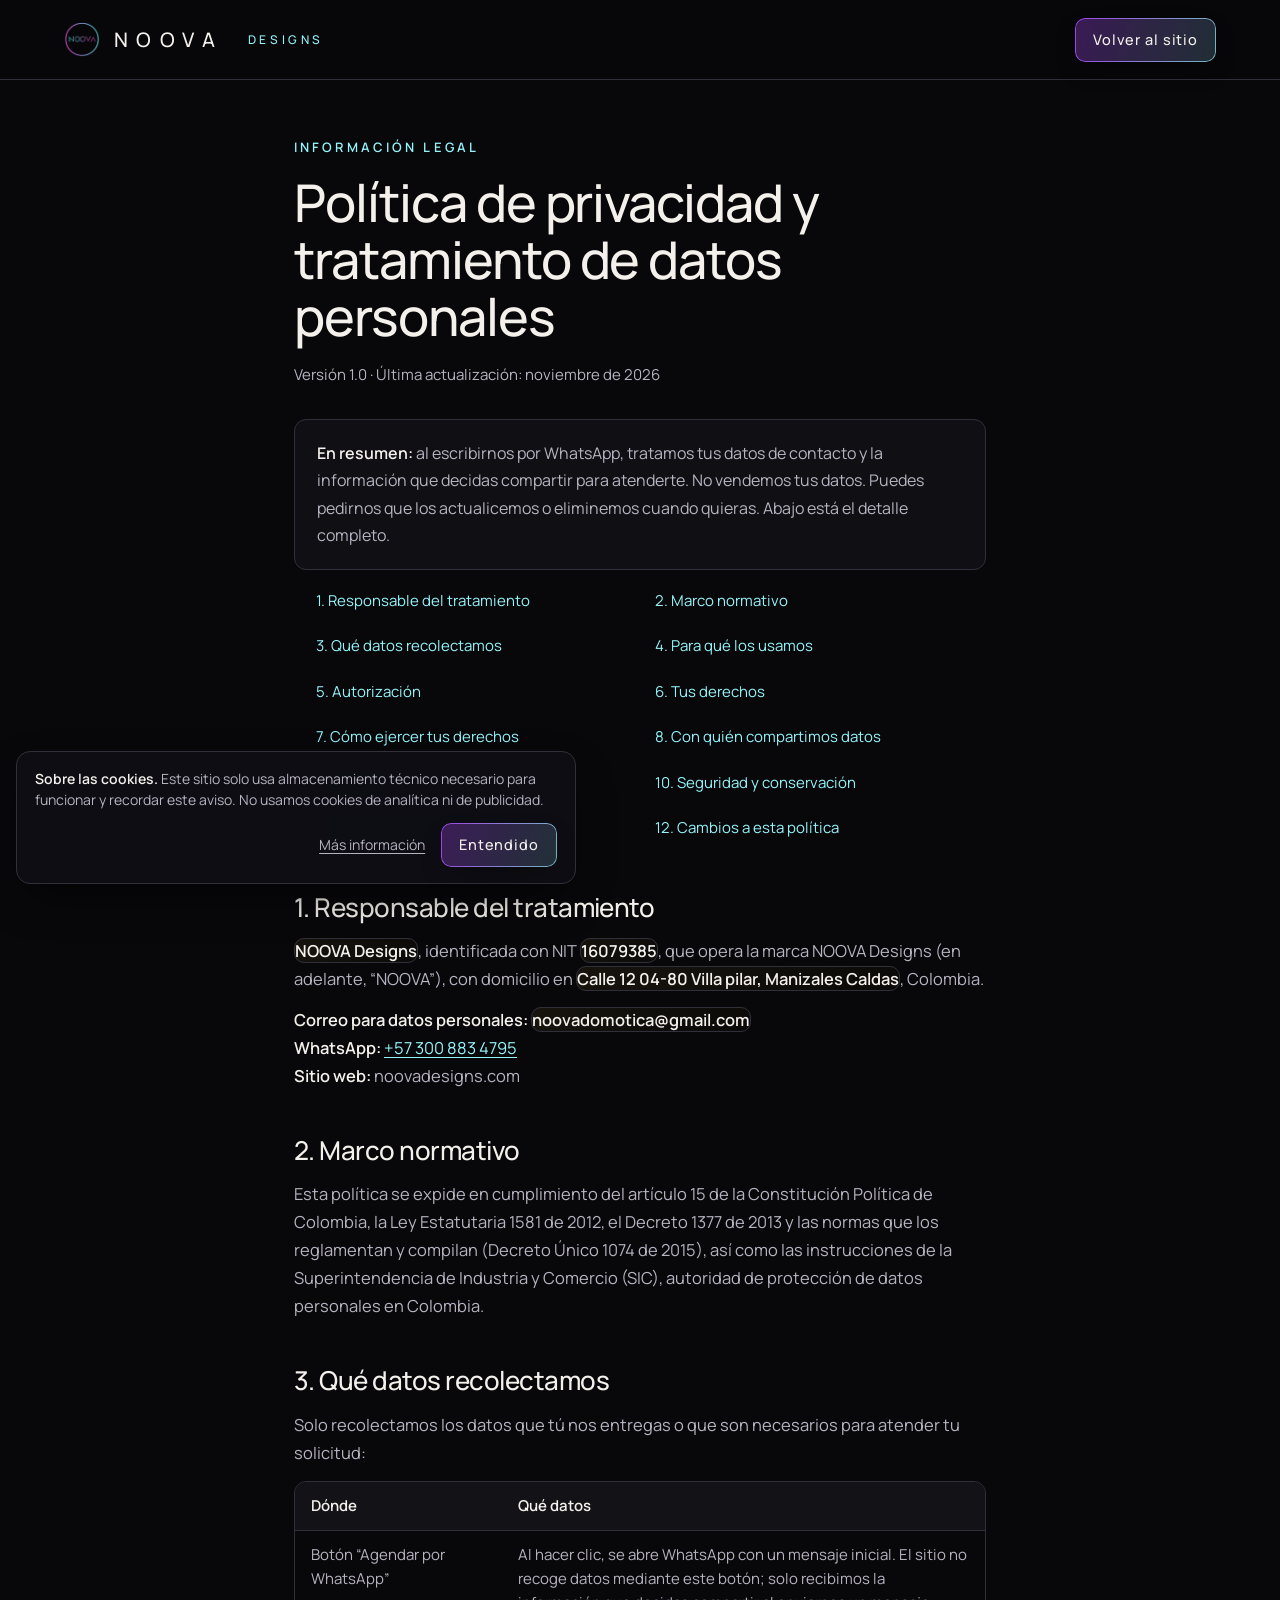
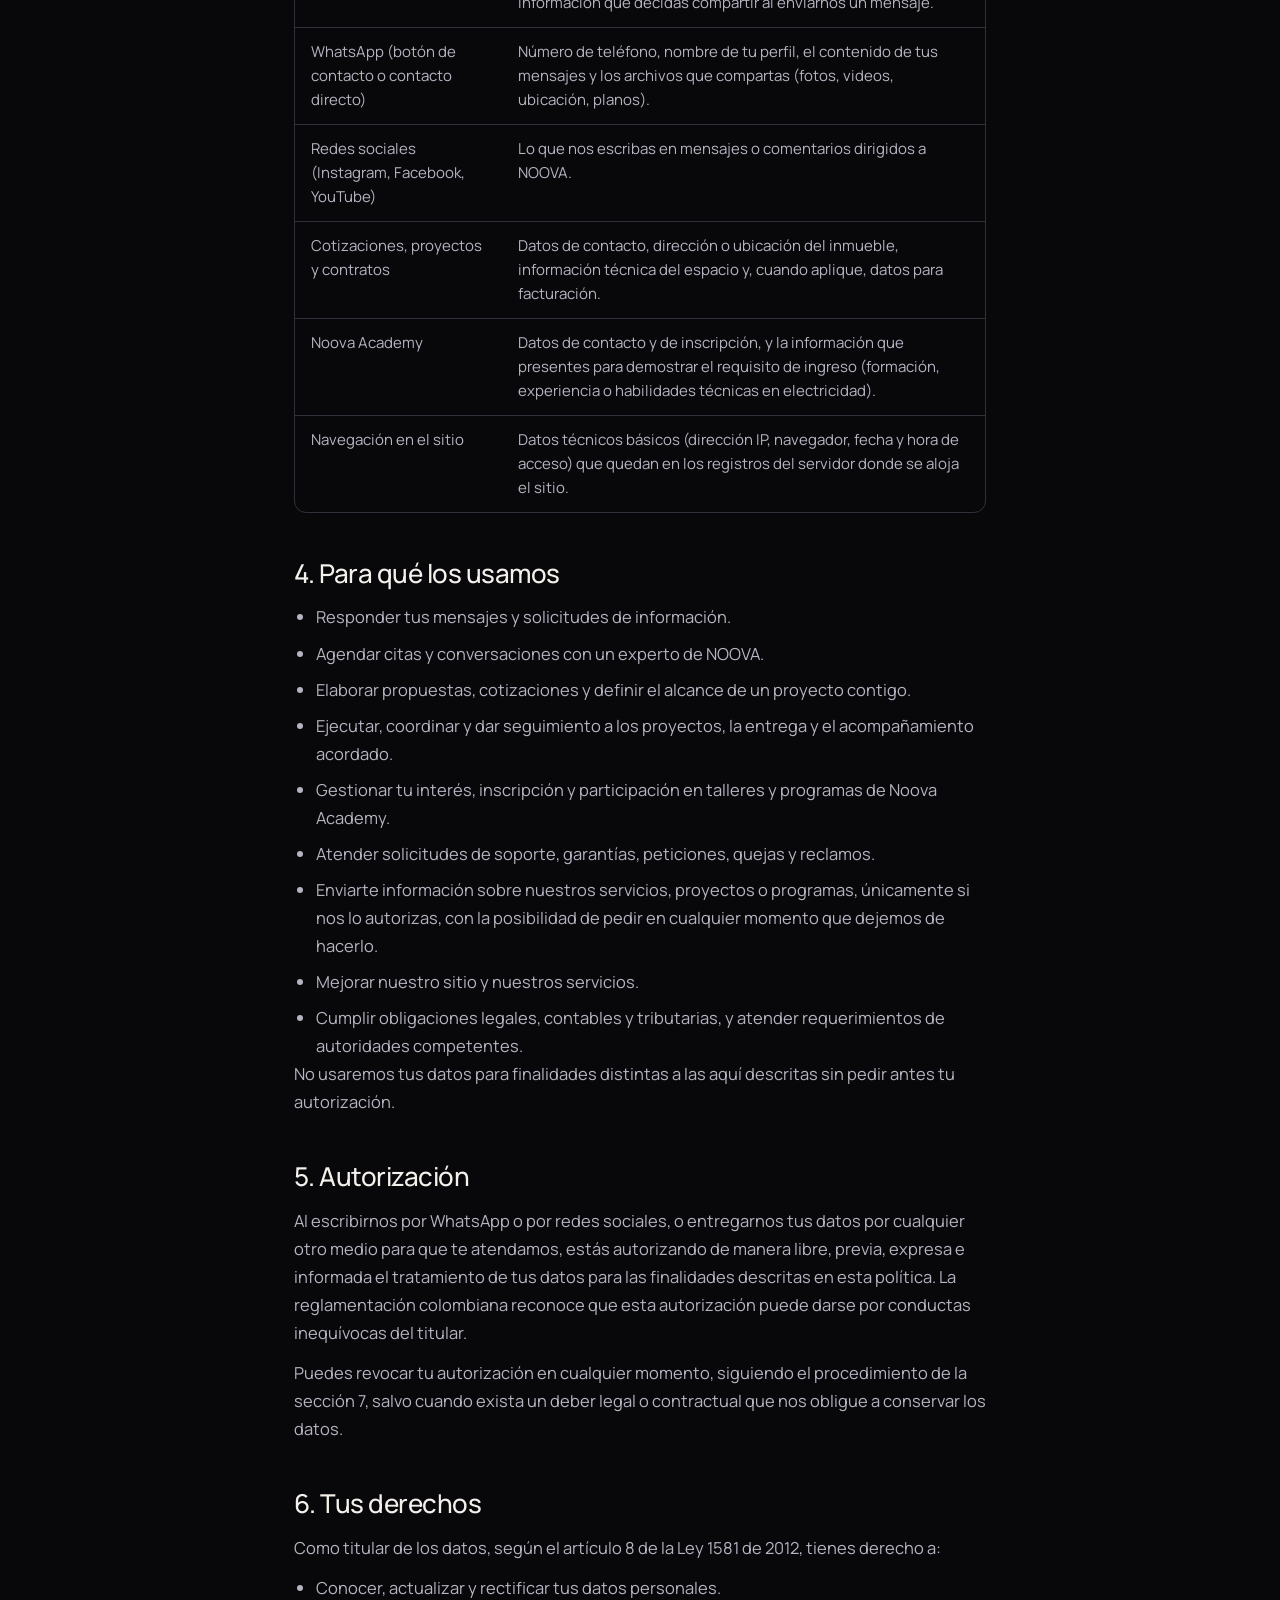
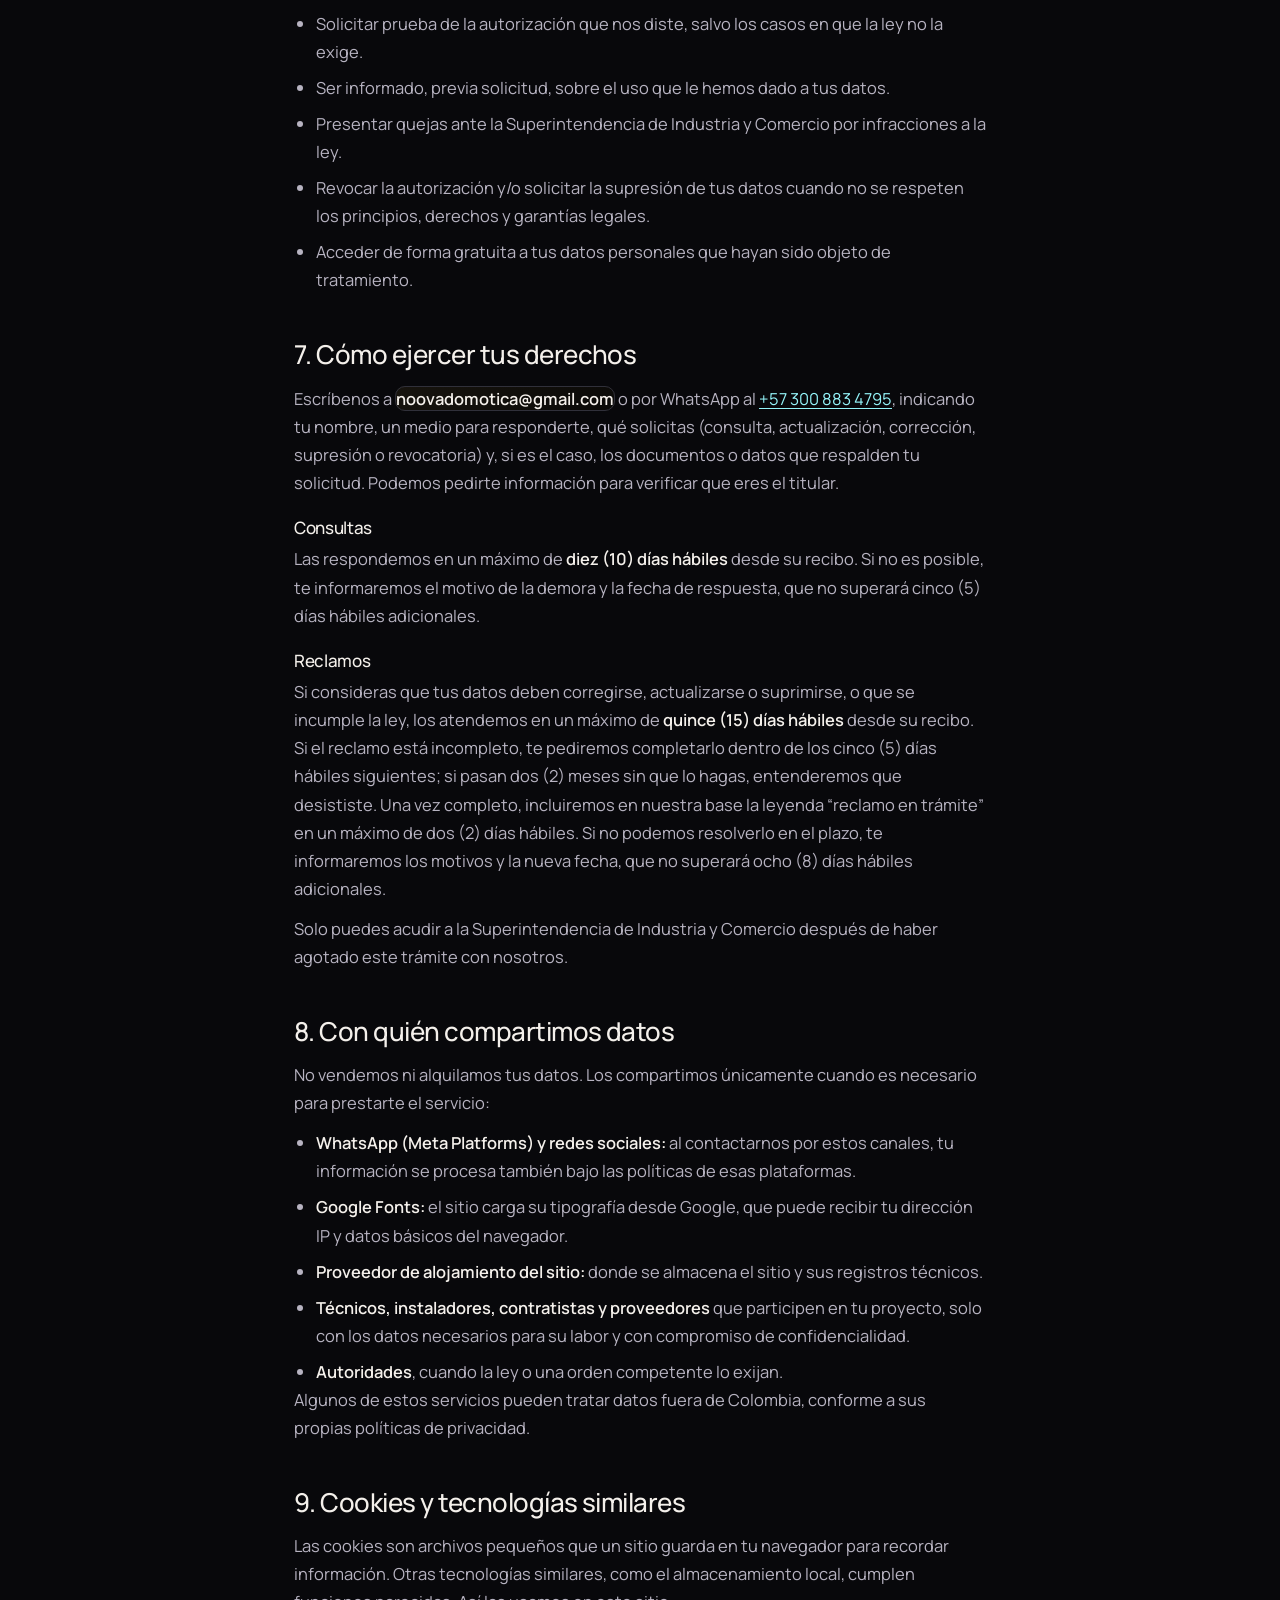
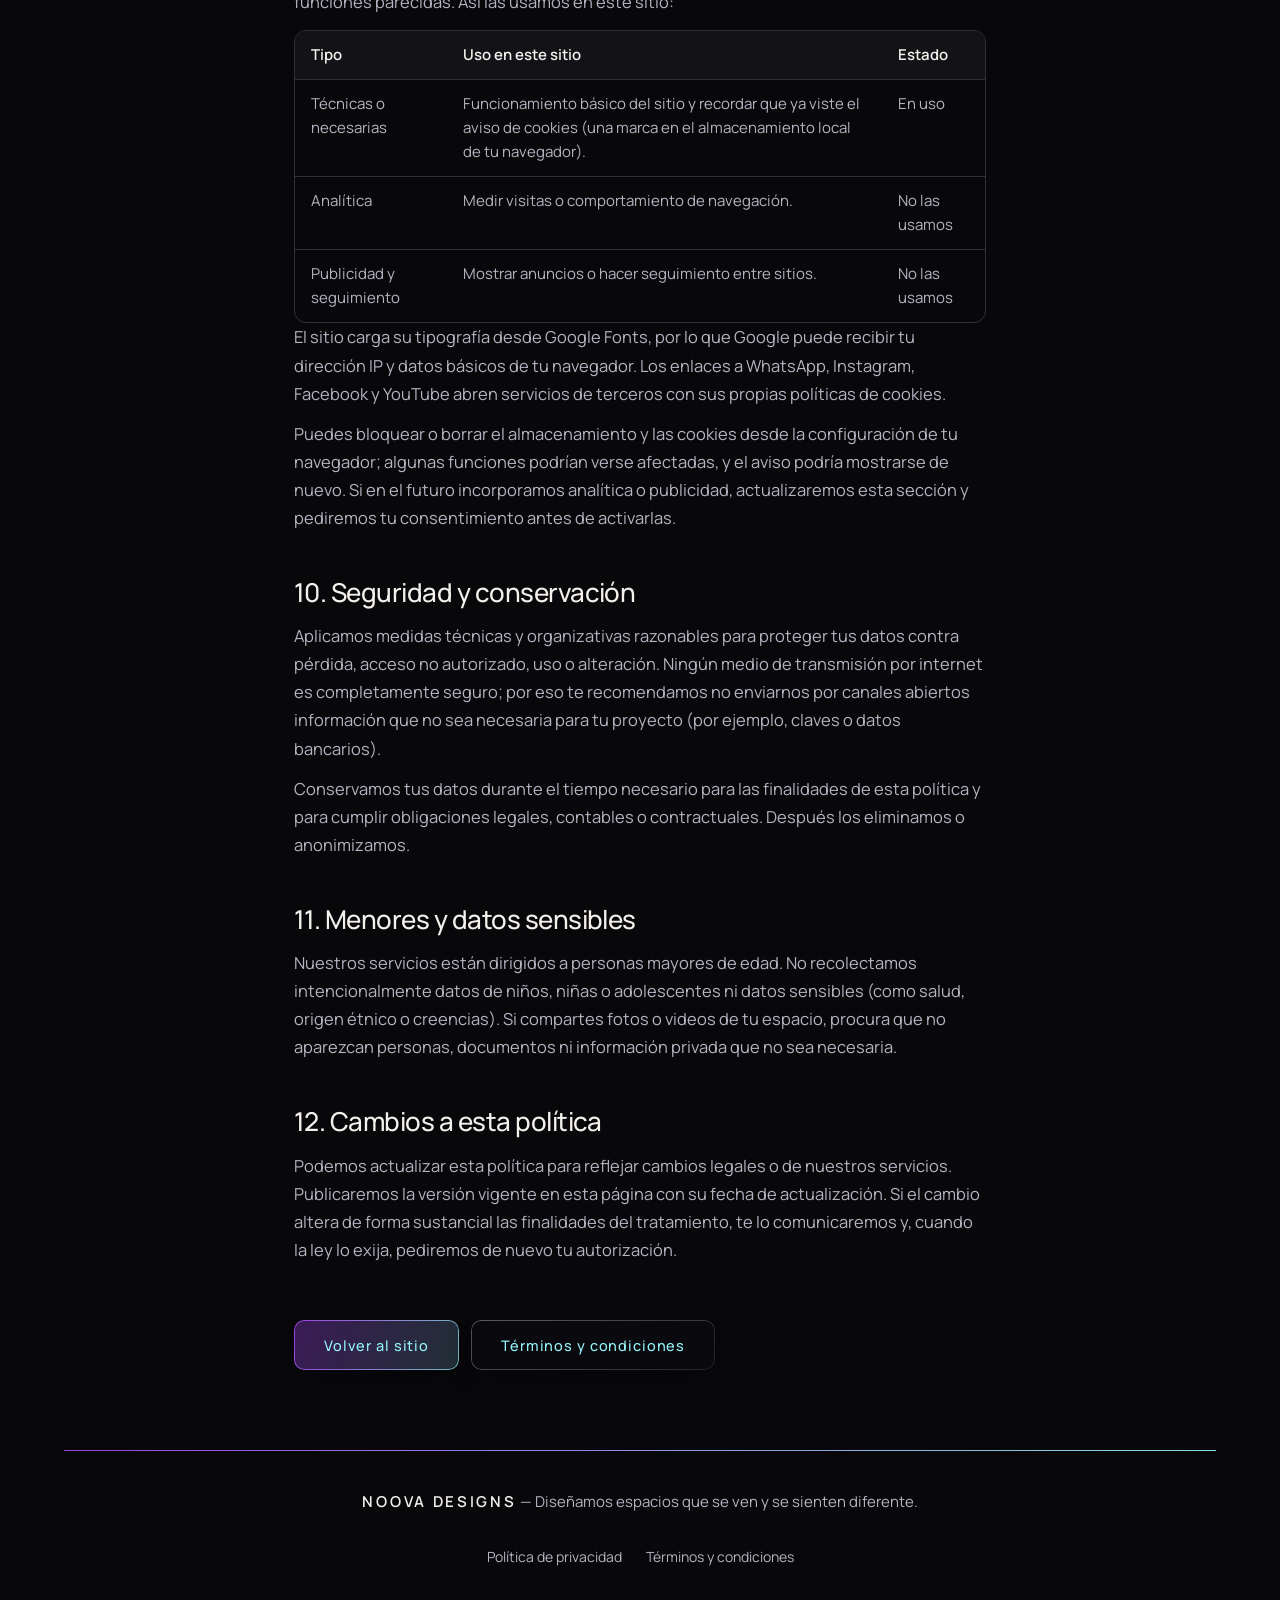
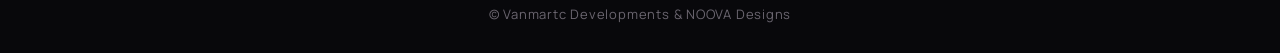
==== commit a5750bab: "form deleted just whatsapp actions" ====
--- a/privacidad.html
+++ b/privacidad.html
@@ -44,7 +44,7 @@
             <h1>Política de privacidad y tratamiento de datos personales</h1>
             <p class="meta">Versión 1.0 · Última actualización: noviembre de 2026</p>
 
-            <p class="resumen"><strong>En resumen:</strong> solo pedimos lo necesario para atenderte (nombre, ciudad, tipo de proyecto, horario y lo que nos escribas por WhatsApp). No vendemos tus datos. Puedes pedirnos que los actualicemos o eliminemos cuando quieras.
+            <p class="resumen"><strong>En resumen:</strong> al escribirnos por WhatsApp, tratamos tus datos de contacto y la información que decidas compartir para atenderte. No vendemos tus datos. Puedes pedirnos que los actualicemos o eliminemos cuando quieras.
                 Abajo está el detalle completo.</p>
 
             <nav aria-label="Contenido de esta página">
@@ -93,13 +93,12 @@
                         </thead>
                         <tbody>
                             <tr>
-                                <td>Formulario “Conversemos sobre tu espacio”</td>
-                                <td>Nombre, ciudad, tipo de proyecto (hogar, espacio comercial u otro) y horario preferido. El formulario no envía estos datos a un servidor de NOOVA: prepara un mensaje y abre WhatsApp, y nosotros lo recibimos cuando tú lo
-                                    envías.
+                                <td>Botón “Agendar por WhatsApp”</td>
+                                <td>Al hacer clic, se abre WhatsApp con un mensaje inicial. El sitio no recoge datos mediante este botón; solo recibimos la información que decidas compartir al enviarnos un mensaje.
                                 </td>
                             </tr>
                             <tr>
-                                <td>WhatsApp (formulario, botón flotante o contacto directo)</td>
+                                <td>WhatsApp (botón de contacto o contacto directo)</td>
                                 <td>Número de teléfono, nombre de tu perfil, el contenido de tus mensajes y los archivos que compartas (fotos, videos, ubicación, planos).</td>
                             </tr>
                             <tr>
@@ -141,7 +140,7 @@
 
             <section id="autorizacion">
                 <h2>5. Autorización</h2>
-                <p>Al enviar el formulario, escribirnos por WhatsApp o por redes sociales, o entregarnos tus datos por cualquier otro medio para que te atendamos, estás autorizando de manera libre, previa, expresa e informada el tratamiento de tus datos
+                <p>Al escribirnos por WhatsApp o por redes sociales, o entregarnos tus datos por cualquier otro medio para que te atendamos, estás autorizando de manera libre, previa, expresa e informada el tratamiento de tus datos
                     para las finalidades descritas en esta política. La reglamentación colombiana reconoce que esta autorización puede darse por conductas inequívocas del titular.</p>
                 <p>Puedes revocar tu autorización en cualquier momento, siguiendo el procedimiento de la sección 7, salvo cuando exista un deber legal o contractual que nos obligue a conservar los datos.</p>
             </section>
--- a/css/styles.css
+++ b/css/styles.css
@@ -1381,40 +1381,20 @@
     background: radial-gradient(800px circle at 50% 0, rgba(173, 72, 250, .10), transparent 70%)
 }
 
-.form {
-    display: grid;
-    grid-template-columns: 1fr 1fr;
+.btn-whatsapp {
+    width: min(100%, 520px);
+    min-height: 100px;
+    margin-top: 40px;
+    padding: 18px 36px;
     gap: 16px;
-    margin-top: 40px;
-    text-align: left
-}
-
-.form label {
-    display: grid;
-    gap: 8px;
-    color: var(--text-2);
-    font-size: 14px
-}
-
-.form input,
-.form select {
-    min-height: 48px;
-    padding: 0 14px;
-    border-radius: 8px;
-    border: 1px solid var(--border);
-    background: var(--surface);
-    color: var(--text);
-    font: inherit
-}
-
-.form .btn,
-.err {
-    grid-column: 1/-1
-}
-
-.err {
-    color: #F2B8A6;
-    font-size: 14px
+    font-size: clamp(20px, 3vw, 29px);
+    letter-spacing: .03em
+}
+
+.btn-whatsapp svg {
+    width: 32px;
+    height: 32px;
+    flex: none
 }
 
 
@@ -1676,8 +1656,7 @@
     .g2,
     .g3,
     .g4,
-    .split,
-    .form {
+    .split {
         grid-template-columns: 1fr
     }
     .hero-copy {
--- a/css/legal.css
+++ b/css/legal.css
@@ -30,10 +30,6 @@
 .legal-links{display:flex;flex-wrap:wrap;justify-content:center;gap:8px 24px;margin-top:24px}
 .legal-links a{color:var(--text-2);text-decoration:none;font-size:14px;padding:8px 0;transition:color .2s}
 .legal-links a:hover{color:var(--gold-lt)}
-/* Nota de consentimiento bajo el formulario */
-.form-note{margin-top:14px;font-size:13.5px;line-height:1.55;color:var(--dim);text-align:center}
-.form-note a{color:var(--text-2);text-underline-offset:3px}
-.form-note a:hover{color:var(--gold-lt)}
 @media (max-width:767px){.legal-page main{padding-top:calc(var(--hh) + 32px)}.legal section{margin-top:36px}}
 
 /* ===== Aviso de cookies ===== */
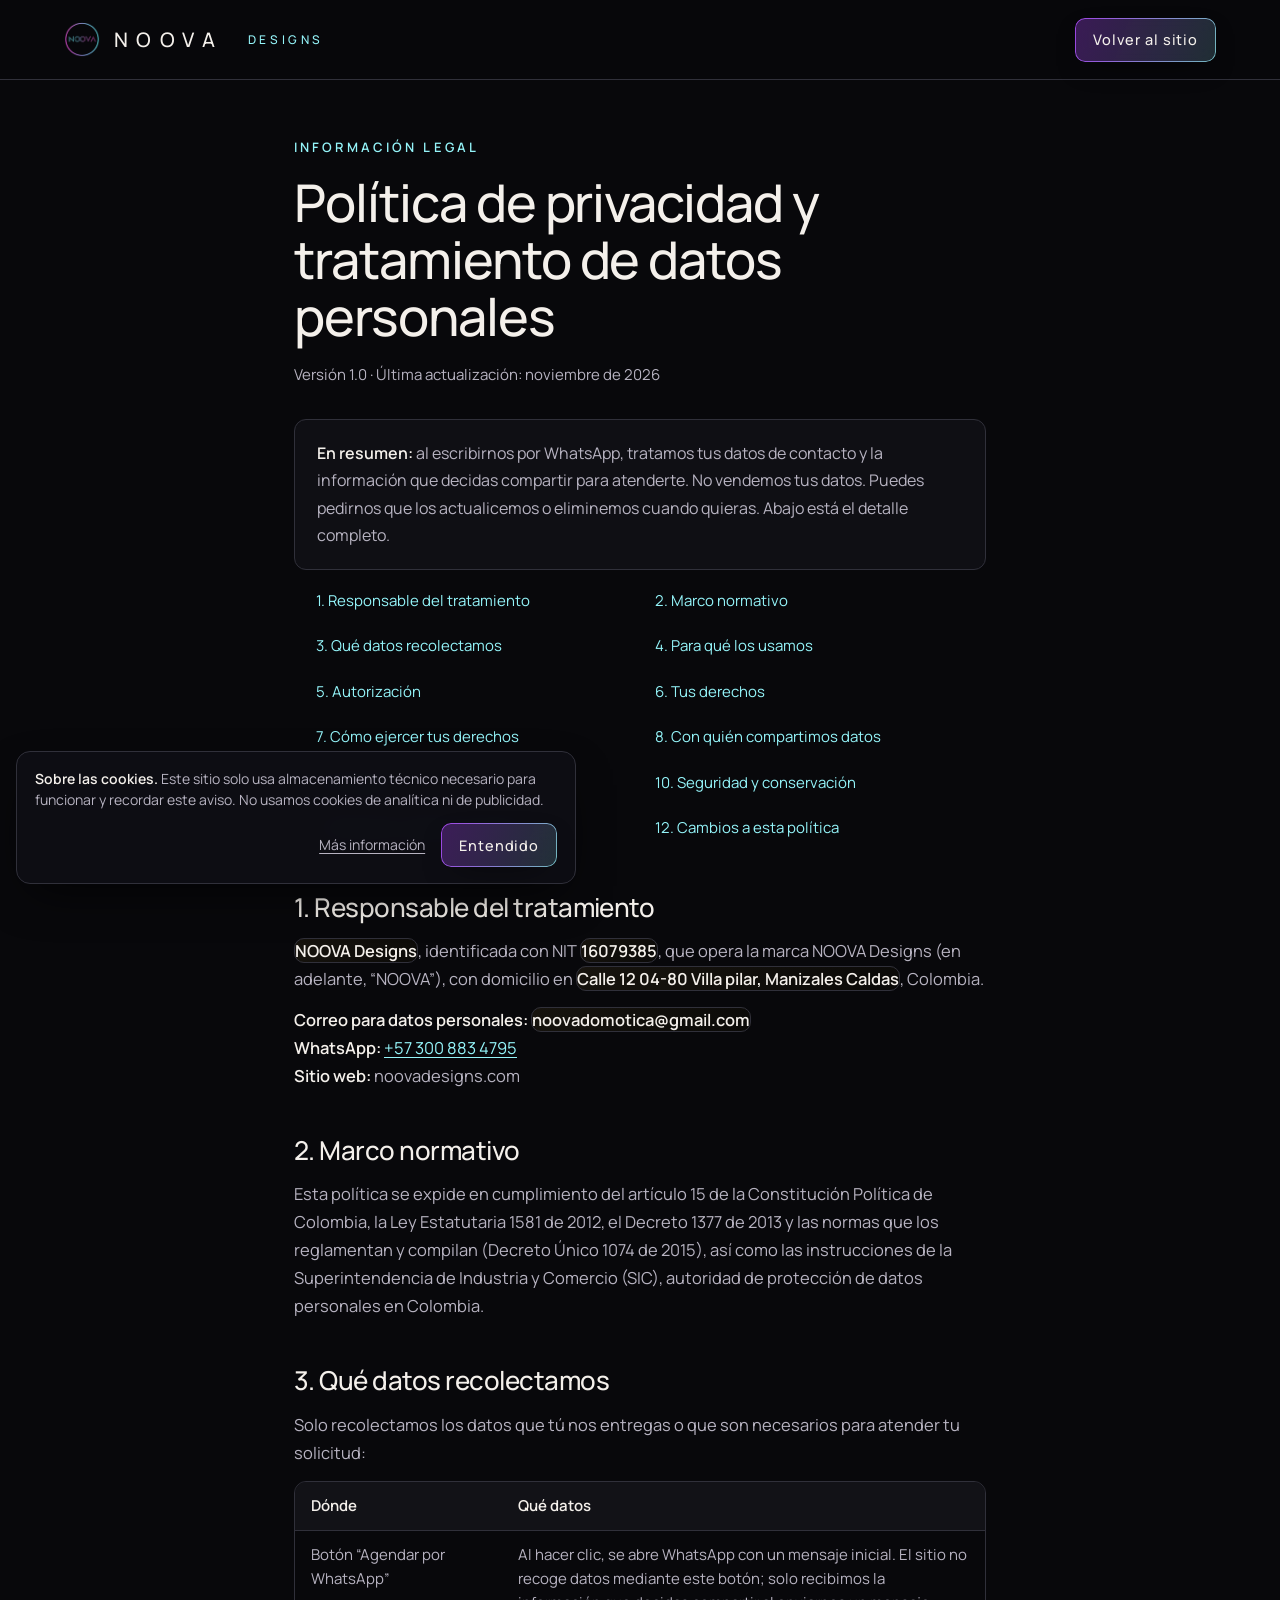
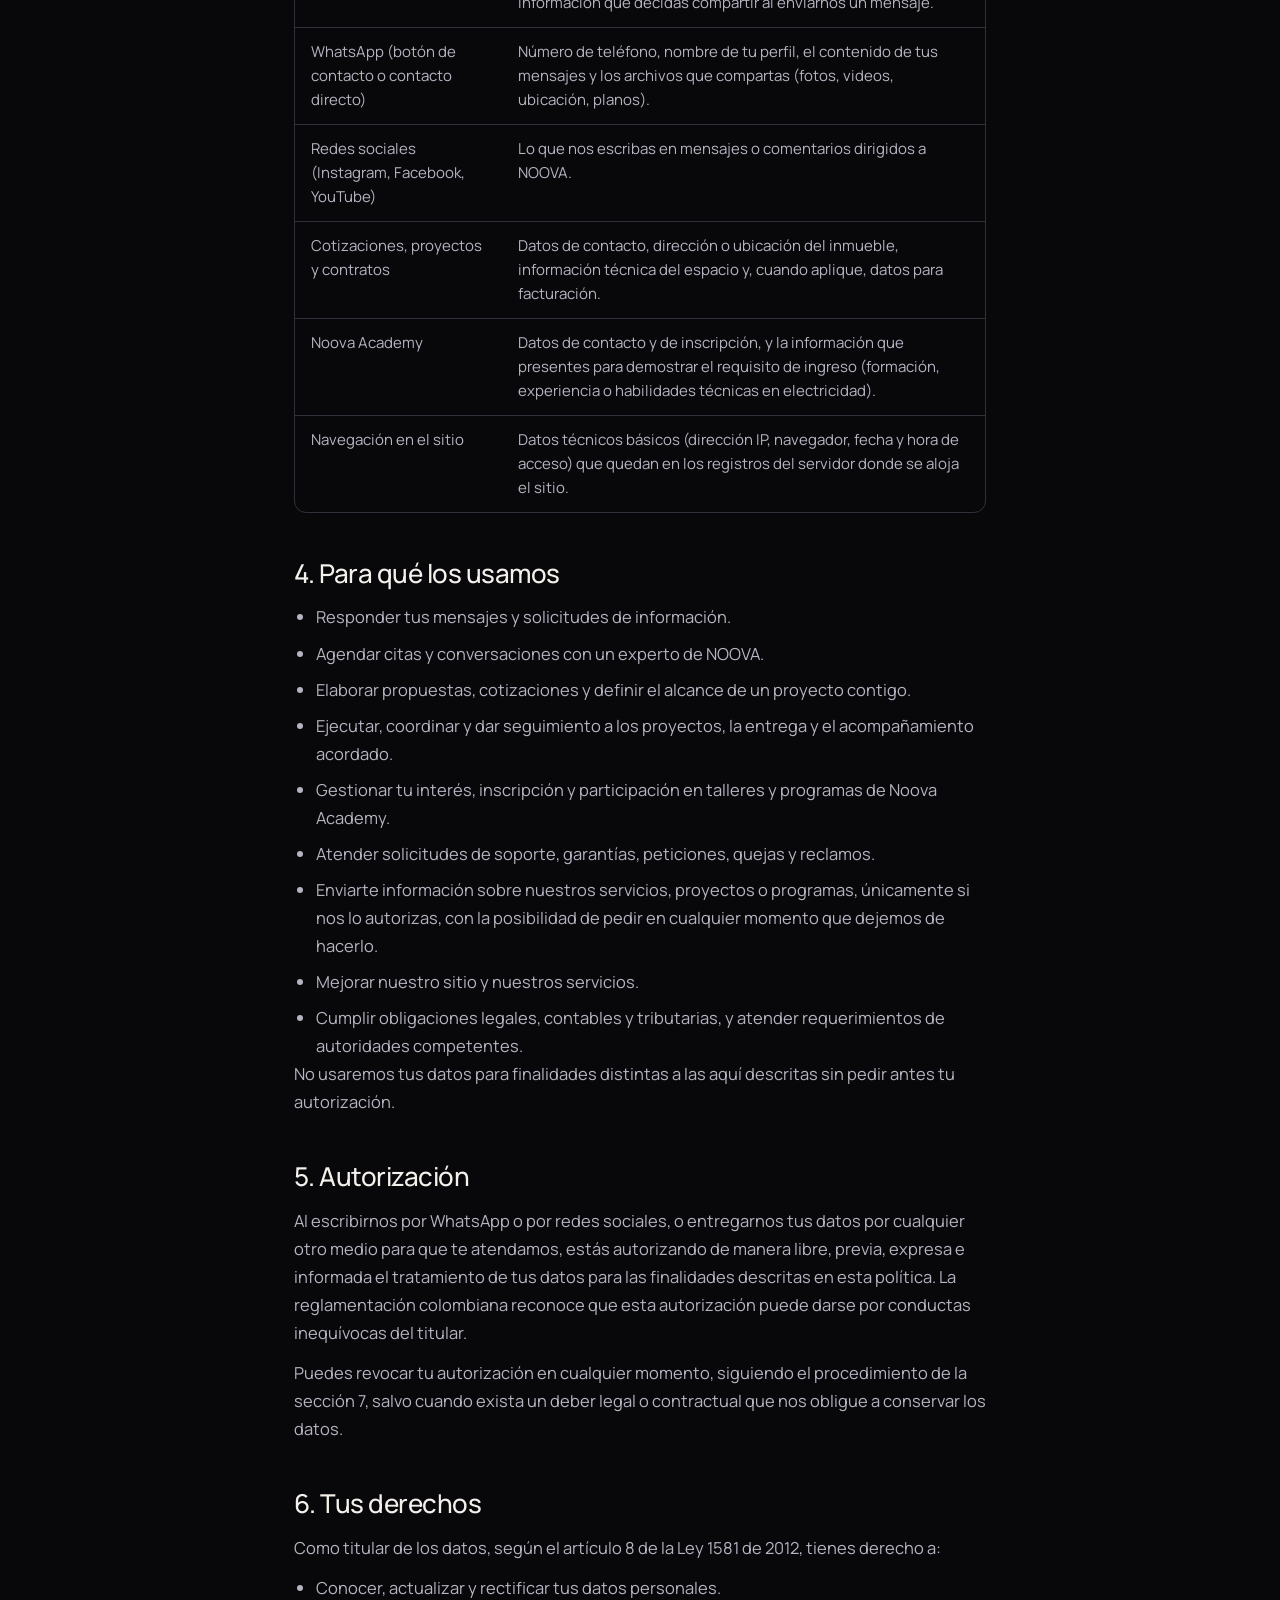
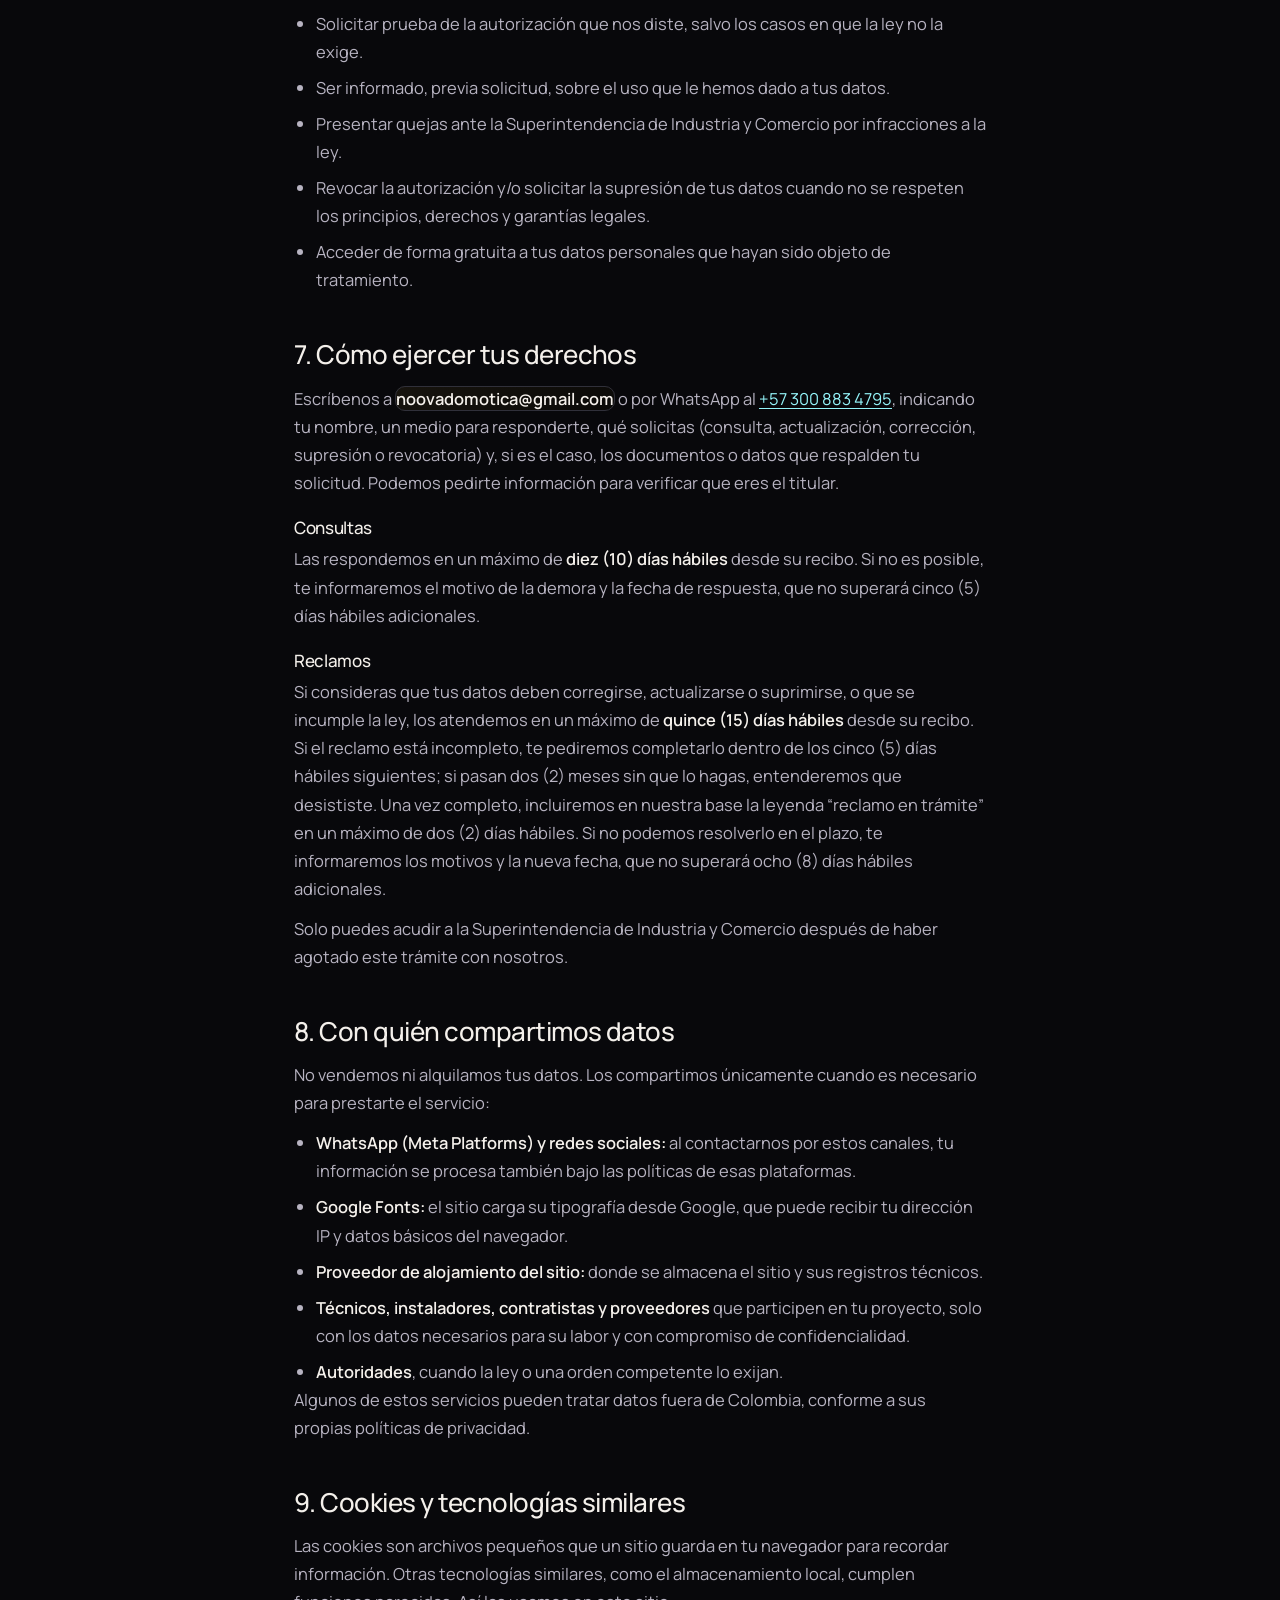
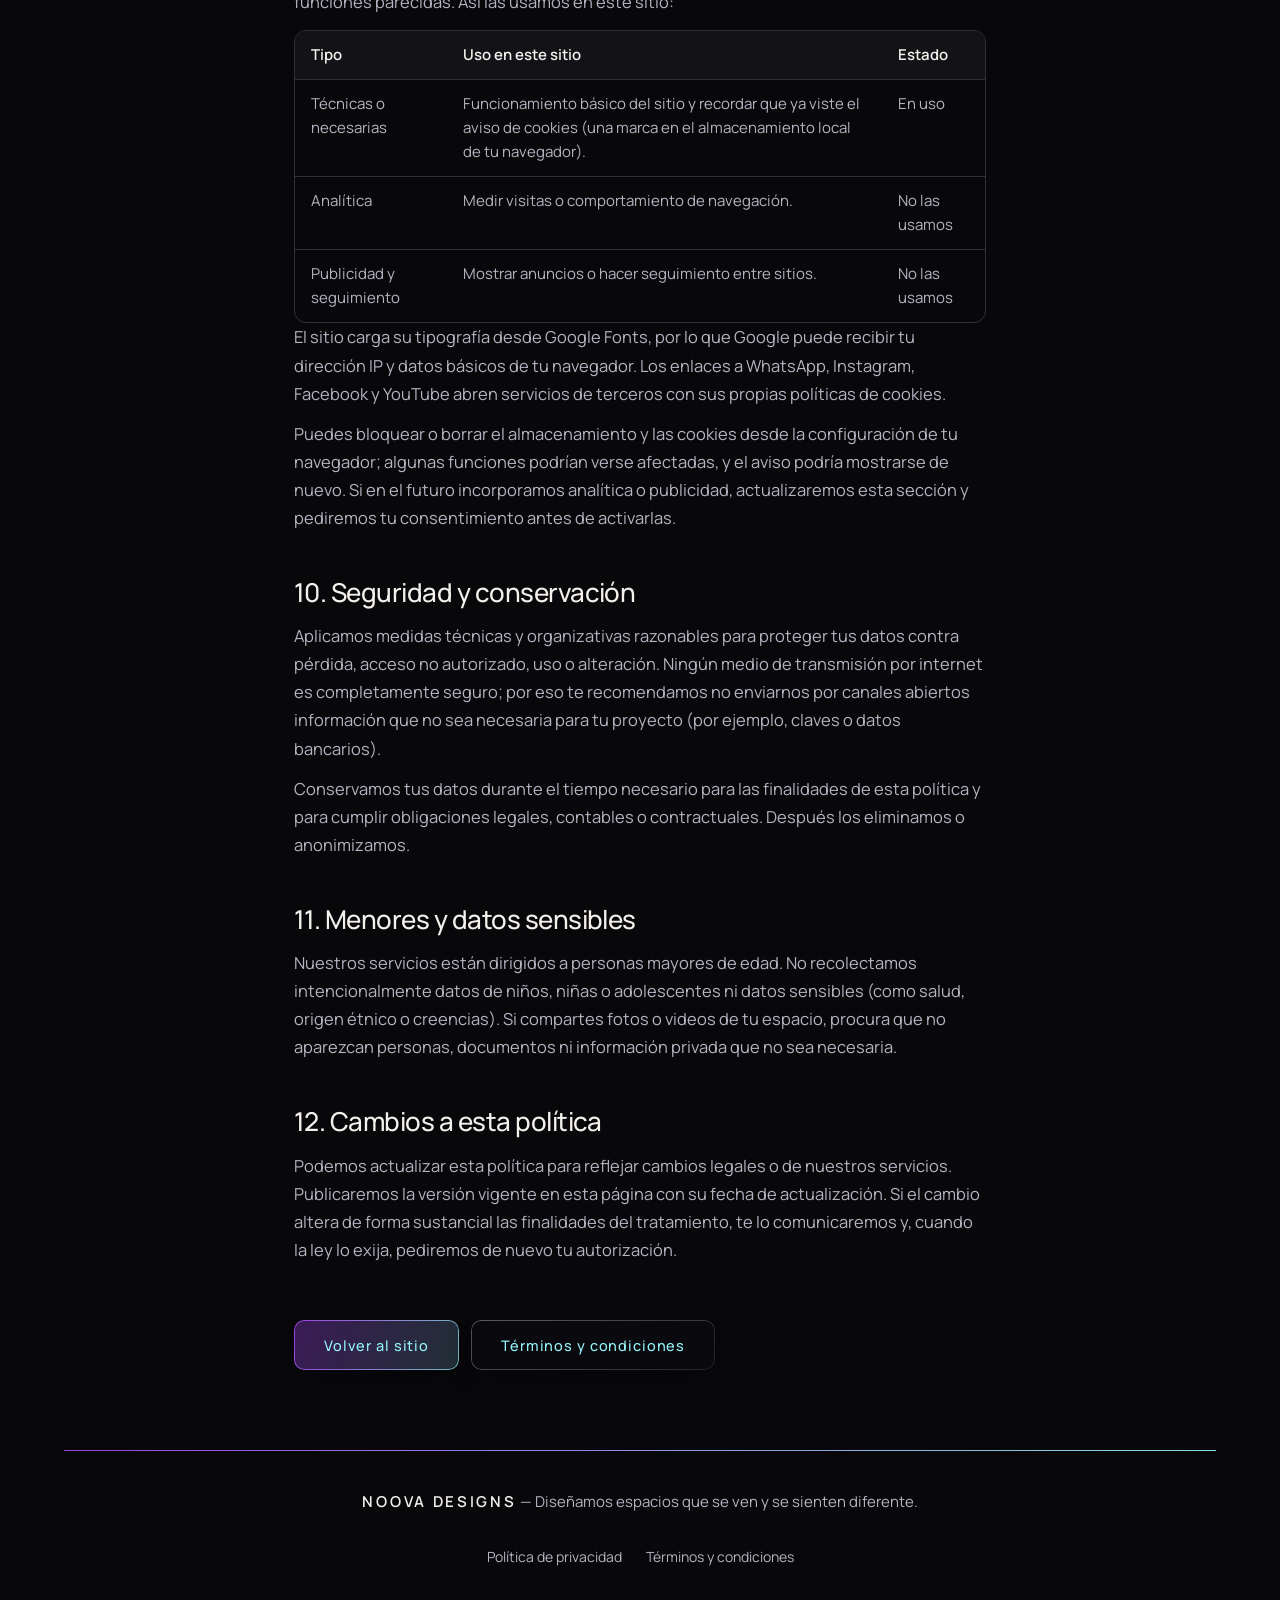
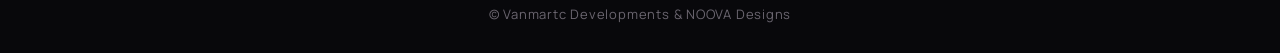
==== commit 05a8cbc9: "NOOVA Designs — sitio limpio con SEO, .gitignore y sin historial pesado" ====
--- a/privacidad.html
+++ b/privacidad.html
@@ -6,6 +6,7 @@
     <meta name="viewport" content="width=device-width, initial-scale=1, viewport-fit=cover">
     <title>Política de privacidad | NOOVA Designs</title>
     <meta name="description" content="Cómo NOOVA Designs recolecta, usa y protege tus datos personales, y cómo puedes ejercer tus derechos como titular.">
+    <meta name="robots" content="index, follow">
     <meta name="theme-color" content="#08080B">
     <link rel="canonical" href="https://noovadesigns.com/privacidad.html">
     <link rel="icon" href="favicon.ico" sizes="any">
@@ -14,10 +15,22 @@
     <link rel="icon" type="image/png" sizes="16x16" href="favicon-16x16.png">
     <link rel="apple-touch-icon" sizes="180x180" href="apple-touch-icon.png">
     <link rel="manifest" href="site.webmanifest">
+
+    <!-- Open Graph -->
+    <meta property="og:type" content="website">
+    <meta property="og:site_name" content="NOOVA Designs">
+    <meta property="og:locale" content="es_CO">
     <meta property="og:title" content="Política de privacidad | NOOVA Designs">
     <meta property="og:description" content="Cómo NOOVA Designs recolecta, usa y protege tus datos personales, y cómo puedes ejercer tus derechos como titular.">
     <meta property="og:url" content="https://noovadesigns.com/privacidad.html">
-    <meta property="og:type" content="website">
+    <meta property="og:image" content="https://noovadesigns.com/preview.jpg">
+
+    <!-- Twitter -->
+    <meta name="twitter:card" content="summary_large_image">
+    <meta name="twitter:title" content="Política de privacidad | NOOVA Designs">
+    <meta name="twitter:description" content="Cómo NOOVA Designs recolecta, usa y protege tus datos personales, y cómo puedes ejercer tus derechos como titular.">
+    <meta name="twitter:image" content="https://noovadesigns.com/preview.jpg">
+
     <link rel="preconnect" href="https://fonts.googleapis.com">
     <link rel="preconnect" href="https://fonts.gstatic.com" crossorigin>
     <link href="https://fonts.googleapis.com/css2?family=Manrope:wght@400;500;600&display=swap" rel="stylesheet">
